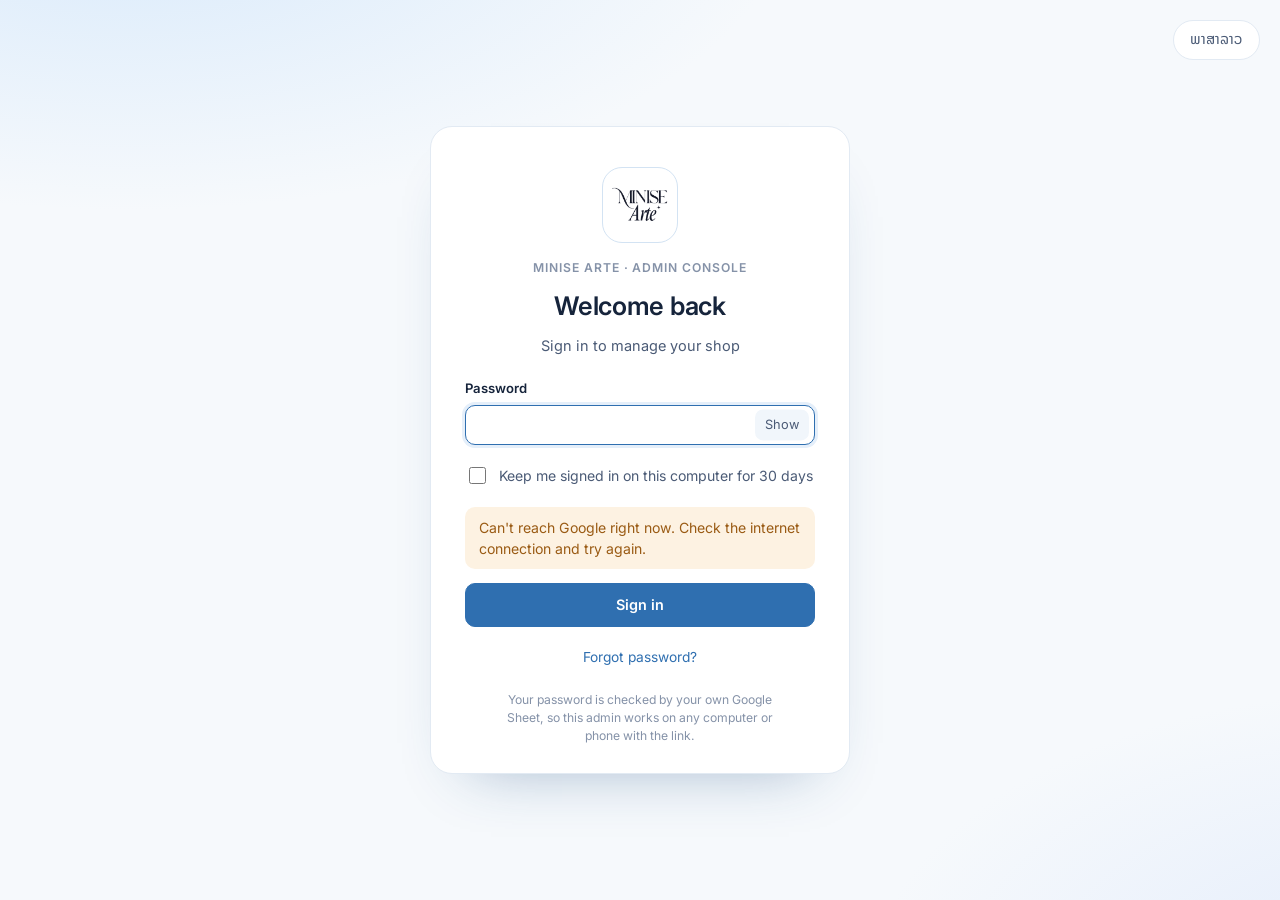
==== admin.html @ 7699a3ca "Add files via upload" ====
<!doctype html>
<html lang="en">
<head>
<meta charset="utf-8">
<meta name="viewport" content="width=device-width,initial-scale=1,viewport-fit=cover">
<meta name="robots" content="noindex, nofollow">
<title>Minise Admin</title>
<link rel="icon" href="images/logo.png">
<link rel="preconnect" href="https://fonts.googleapis.com">
<link rel="preconnect" href="https://fonts.gstatic.com" crossorigin>
<link rel="stylesheet" href="https://fonts.googleapis.com/css2?family=Inter:wght@400;500;600;700&family=Noto+Sans+Lao:wght@400;500;600;700&display=swap">
<link rel="stylesheet" href="css/admin.css">
</head>
<body class="locked">

<!-- sign in -->
<section class="login" id="login" aria-labelledby="loginTitle">
  <button type="button" class="login-lang" id="lgLang">ພາສາລາວ</button>
  <div class="login-card">
    <span class="mark big"><img src="images/logo.png" alt="Minise Arte" width="64" height="38"></span>
    <p class="login-kicker">Minise Arte · <span id="lgKicker">Admin console</span></p>
    <h1 id="loginTitle">Welcome back</h1>
    <p class="login-sub" id="loginSub">Sign in to manage Minise Arte</p>
    <form id="loginForm" novalidate>
      <div class="field">
        <label for="lgPass" id="lgPassLabel">Password</label>
        <div class="pw"><input type="password" id="lgPass" autocomplete="current-password"><button type="button" id="lgShow" class="pw-btn">Show</button></div>
      </div>
      <div class="field" id="lgConfirmWrap" hidden>
        <label for="lgConfirm" id="lgConfirmLabel">Type it again</label>
        <input type="password" id="lgConfirm" autocomplete="new-password">
      </div>
      <label class="check"><input type="checkbox" id="lgRemember"> <span id="lgRememberLabel">Keep me signed in on this computer for 30 days</span></label>
      <p class="alert warn" id="lgErr" role="alert" hidden></p>
      <button class="btn wide" type="submit" id="lgBtn">Sign in</button>
      <button class="linkbtn" type="button" id="lgForgot">Forgot password?</button>
      <div class="reset-box" id="lgReset" hidden>
        <p id="lgResetText"></p>
        <input type="text" id="lgResetInput" autocomplete="off" aria-labelledby="lgResetText">
        <button class="btn ghost wide" type="button" id="lgResetBtn">Reset password</button>
      </div>
    </form>
    <p class="login-note" id="loginNote"></p>
  </div>
</section>

<div class="shell">
  <aside class="side">
    <a class="brand" href="admin.html#dashboard">
      <span class="mark"><img src="images/logo.png" alt="" width="34" height="20"></span>
      <span class="brand-txt"><b>Minise Arte</b><small data-a="brand_sub">Admin console</small></span>
    </a>
    <nav class="side-nav" id="sideNav" aria-label="Admin"></nav>
    <div class="side-foot">
      <p class="side-status" id="folderStatus"></p>
      <button type="button" class="side-item" id="connectBtn"><span class="ic" data-icon="folder"></span><span id="connectLabel">Connect folder</span></button>
      <a class="side-item" href="index.html" target="_blank" rel="noopener"><span class="ic" data-icon="external"></span><span data-a="view_shop">View shop</span></a>
      <button type="button" class="side-item" id="adLang"><span class="ic" data-icon="globe"></span><span id="adLangLabel">ພາສາລາວ</span></button>
      <button type="button" class="side-item" id="logoutBtn"><span class="ic" data-icon="logout"></span><span data-a="logout">Log out</span></button>
    </div>
  </aside>

  <div class="content">
    <header class="top">
      <div class="top-l">
        <h1 id="pageTitle">Dashboard</h1>
        <p class="top-sub" id="pageSub"></p>
      </div>
      <div class="top-r">
        <div class="gsearch" role="search">
          <span class="ic" data-icon="search"></span>
          <input type="search" id="gq" autocomplete="off" aria-label="Search">
          <kbd>/</kbd>
          <div class="gres" id="gres" hidden></div>
        </div>
        <button class="btn" type="button" id="saveBtn">Save</button>
      </div>
    </header>
    <main class="main" id="adMain"></main>
  </div>
</div>

<div class="scrim" id="scrim" hidden></div>
<aside class="drawer" id="drawer" role="dialog" aria-modal="true" aria-label="Order" hidden></aside>
<dialog class="ad-dialog" id="dlg"></dialog>
<div class="toast" id="toast" role="status" aria-live="polite" hidden></div>
<div id="printArea" aria-hidden="true"></div>

<script src="js/i18n.js"></script>
<script src="js/products.js"></script>
<script src="js/settings.js"></script>
<script src="js/admin.js"></script>
</body>
</html>
---- css/admin.css ----
/* Minise Arte admin console.
   Layout: light baby-blue sidebar, cool white workspace, tables and cards with thin borders.
   One accent blue for actions; status colours are muted and carry meaning only. */
:root {
  --side-bg: #e8f2fc;
  --side-line: #d3e3f3;
  --side-ink: #1a2f4f;
  --side-mute: #5d7393;
  --bg: #f6f9fc;
  --card: #ffffff;
  --ink: #16243b;
  --ink-2: #4b5b76;
  --ink-3: #8592a8;
  --line: #e2eaf3;
  --line-2: #eef3f8;
  --soft: #f1f6fb;
  --accent: #2f6fb0;
  --accent-hover: #255d96;
  --accent-soft: #e5effa;
  --accent-ink: #1f4f82;
  --s-new: #2f6fb0;     --s-new-bg: #e5effa;
  --s-making: #5a4fb0;  --s-making-bg: #ecebfa;
  --s-ready: #12796f;   --s-ready-bg: #e0f3f0;
  --s-sent: #1f7fa8;    --s-sent-bg: #e1f2f9;
  --s-done: #4b5b76;    --s-done-bg: #eef1f5;
  --warn: #9a5b14;      --warn-bg: #fdf2e2;
  --ok: #1d6f52;        --ok-bg: #e2f3ec;
  --bad: #b03a3a;       --bad-bg: #fbe9e9;
  --radius: 14px;
  --shadow: 0 1px 2px rgba(22, 36, 59, 0.04), 0 8px 24px -18px rgba(22, 36, 59, 0.25);
  --f: "Inter", -apple-system, BlinkMacSystemFont, "SF Pro Text", "Segoe UI", Arial, "Noto Sans Lao", sans-serif;
  color-scheme: light;
}
*, *::before, *::after { box-sizing: border-box; }
html, body { height: 100%; }
body { margin: 0; background: var(--bg); color: var(--ink); font: 400 14.5px/1.5 var(--f); -webkit-font-smoothing: antialiased; }
html[lang="lo"] body { font-family: "Noto Sans Lao", var(--f); line-height: 1.65; }
img { max-width: 100%; display: block; }
a { color: inherit; }
button, input, select, textarea { font: inherit; color: inherit; }
button { cursor: pointer; }
:focus-visible { outline: 2px solid var(--accent); outline-offset: 2px; }
[hidden] { display: none !important; }
h1, h2, h3, h4 { margin: 0; font-weight: 600; letter-spacing: -0.012em; text-wrap: balance; }
p { margin: 0; }
.sr { position: absolute; width: 1px; height: 1px; overflow: hidden; clip: rect(0 0 0 0); white-space: nowrap; }
.num, .tn { font-variant-numeric: tabular-nums; }
.ic { display: inline-grid; place-items: center; width: 18px; height: 18px; flex: none; }
.ic svg { width: 18px; height: 18px; fill: none; stroke: currentColor; stroke-width: 1.6; stroke-linecap: round; stroke-linejoin: round; }

/* ---------- sign in ---------- */
body.locked .shell, body.locked .drawer, body.locked .scrim { display: none !important; }
body:not(.locked) .login { display: none; }
.login { min-height: 100%; display: grid; place-items: center; padding: 48px 16px; background: radial-gradient(1100px 500px at 10% -10%, #d9eafb 0, transparent 60%), radial-gradient(900px 500px at 110% 110%, #e3ecfb 0, transparent 60%), var(--bg); position: relative; }
.login-lang { position: absolute; top: 20px; right: 20px; border: 1px solid var(--line); background: var(--card); border-radius: 999px; padding: 8px 16px; min-height: 40px; font-family: "Noto Sans Lao", var(--f); color: var(--ink-2); }
.login-card { width: min(420px, 100%); background: var(--card); border: 1px solid var(--line); border-radius: 22px; padding: 40px 34px 28px; box-shadow: 0 30px 60px -40px rgba(31, 79, 130, 0.45); display: grid; gap: 10px; justify-items: center; text-align: center; }
.login-kicker { font-size: 0.76rem; letter-spacing: 0.08em; text-transform: uppercase; color: var(--ink-3); font-weight: 600; margin-top: 6px; }
html[lang="lo"] .login-kicker { letter-spacing: 0; text-transform: none; }
.login-card h1 { font-size: 1.6rem; }
.login-sub { color: var(--ink-2); }
.login-card form { width: 100%; display: grid; gap: 14px; text-align: left; margin-top: 12px; }
.pw { position: relative; }
.pw input { padding-right: 76px; }
.pw-btn { position: absolute; right: 6px; top: 50%; transform: translateY(-50%); border: 0; background: var(--soft); border-radius: 8px; padding: 6px 10px; font-size: 0.8rem; color: var(--ink-2); }
.check { display: flex; gap: 10px; align-items: center; font-size: 0.88rem; color: var(--ink-2); min-height: 34px; cursor: pointer; }
.check input { width: 17px; height: 17px; accent-color: var(--accent); flex: none; }
.linkbtn { background: none; border: 0; color: var(--accent); font-size: 0.86rem; justify-self: center; padding: 6px; min-height: 34px; }
.linkbtn:hover { text-decoration: underline; text-underline-offset: 3px; }
.reset-box { display: grid; gap: 10px; background: var(--soft); border-radius: 12px; padding: 14px; font-size: 0.86rem; color: var(--ink-2); }
.login-note { font-size: 0.76rem; color: var(--ink-3); max-width: 36ch; margin-top: 6px; }
.mark.big { width: 76px; height: 76px; border-radius: 20px; }
.mark.big img { width: 58px; }

/* ---------- shell ---------- */
.shell { display: grid; grid-template-columns: 264px minmax(0, 1fr); min-height: 100%; }
.side { position: sticky; top: 0; height: 100vh; overflow-y: auto; background: var(--side-bg); border-right: 1px solid var(--side-line); color: var(--side-ink); padding: 22px 14px 16px; display: flex; flex-direction: column; gap: 18px; }
.brand { display: flex; align-items: center; gap: 12px; text-decoration: none; padding: 2px 8px 6px; }
.mark { width: 42px; height: 42px; border-radius: 12px; background: #fff; display: grid; place-items: center; flex: none; border: 1px solid var(--side-line); }
.mark img { width: 32px; height: auto; }
.brand-txt { display: grid; line-height: 1.25; }
.brand-txt b { font-size: 1rem; font-weight: 650; }
.brand-txt small { color: var(--side-mute); font-size: 0.8rem; }
.side-nav { display: grid; gap: 2px; }
.side-h { margin: 16px 0 4px; padding: 0 12px; font-size: 0.7rem; letter-spacing: 0.1em; text-transform: uppercase; color: var(--side-mute); font-weight: 650; }
html[lang="lo"] .side-h { letter-spacing: 0.01em; text-transform: none; font-size: 0.78rem; }
.side-item { position: relative; display: flex; align-items: center; gap: 12px; width: 100%; min-height: 40px; padding: 8px 12px; border: 0; border-radius: 10px; background: transparent; color: var(--side-ink); text-decoration: none; font-size: 0.92rem; font-weight: 500; text-align: left; }
.side-item .ic { color: var(--side-mute); }
.side-item:hover { background: rgba(255, 255, 255, 0.65); }
.side-item.on { background: #fff; color: var(--accent-ink); font-weight: 600; box-shadow: 0 1px 2px rgba(22, 36, 59, 0.06); }
.side-item.on::before { content: ""; position: absolute; left: -14px; top: 9px; bottom: 9px; width: 3px; border-radius: 0 3px 3px 0; background: var(--accent); }
.side-item.on .ic { color: var(--accent); }
.side-item > span:not(.ic):not(.badge-n) { flex: 1; min-width: 0; }
.badge-n { font-size: 0.72rem; min-width: 20px; height: 20px; padding: 0 6px; border-radius: 999px; background: var(--accent); color: #fff; display: inline-grid; place-items: center; font-weight: 650; font-variant-numeric: tabular-nums; }
.side-foot { margin-top: auto; padding-top: 12px; border-top: 1px solid var(--side-line); display: grid; gap: 2px; }
.side-status { font-size: 0.76rem; color: var(--side-mute); padding: 4px 12px 8px; display: flex; gap: 8px; align-items: flex-start; overflow-wrap: anywhere; }
.side-status::before { content: ""; width: 7px; height: 7px; border-radius: 50%; background: #d9963d; flex: none; margin-top: 6px; }
.side-status.ok::before { background: #2e9b6c; }
.side-status.err::before { background: #c4505f; }

.content { min-width: 0; display: flex; flex-direction: column; }
.top { position: sticky; top: 0; z-index: 15; background: color-mix(in srgb, var(--bg) 90%, transparent); backdrop-filter: blur(10px); -webkit-backdrop-filter: blur(10px); display: flex; justify-content: space-between; align-items: center; gap: 16px; padding: 18px 32px; border-bottom: 1px solid var(--line); }
.top-l { min-width: 0; }
.top h1 { font-size: 1.35rem; }
.top-sub { color: var(--ink-3); font-size: 0.86rem; margin-top: 2px; }
.top-r { display: flex; align-items: center; gap: 12px; }
.gsearch { position: relative; display: flex; align-items: center; gap: 8px; width: 320px; max-width: 42vw; min-height: 40px; padding: 0 10px 0 12px; border: 1px solid var(--line); border-radius: 10px; background: var(--card); color: var(--ink-3); }
.gsearch input[type="search"] { border: 0; border-radius: 0; width: auto; outline: 0; background: transparent; min-height: 38px; padding: 0; flex: 1; min-width: 0; color: var(--ink); box-shadow: none; }
.gsearch input[type="search"]:focus { box-shadow: none; }
.gsearch:focus-within { border-color: var(--accent); box-shadow: 0 0 0 3px var(--accent-soft); }
.gsearch kbd { font: 600 0.72rem var(--f); border: 1px solid var(--line); border-radius: 6px; padding: 1px 6px; color: var(--ink-3); background: var(--soft); }
.gres { position: absolute; top: calc(100% + 6px); left: 0; right: 0; background: var(--card); border: 1px solid var(--line); border-radius: 12px; box-shadow: 0 20px 40px -20px rgba(22, 36, 59, 0.35); padding: 6px; display: grid; gap: 2px; max-height: 420px; overflow-y: auto; z-index: 30; }
.gres .gh { font-size: 0.7rem; letter-spacing: 0.08em; text-transform: uppercase; color: var(--ink-3); padding: 8px 10px 4px; font-weight: 650; }
.gres button { display: flex; align-items: center; gap: 10px; text-align: left; width: 100%; border: 0; background: none; padding: 8px 10px; border-radius: 8px; color: var(--ink); }
.gres button:hover, .gres button.sel { background: var(--soft); }
.gres button span { min-width: 0; overflow: hidden; text-overflow: ellipsis; white-space: nowrap; }
.gres button small { color: var(--ink-3); margin-left: auto; white-space: nowrap; }
.gres img { width: 28px; height: 34px; object-fit: cover; border-radius: 6px; }
.gres .none { padding: 12px 10px; color: var(--ink-3); font-size: 0.88rem; }
.main { padding: 24px 32px 80px; display: grid; gap: 20px; align-content: start; }
.page-intro { color: var(--ink-2); max-width: 80ch; }

/* ---------- buttons, fields, alerts ---------- */
.btn { display: inline-flex; align-items: center; justify-content: center; gap: 8px; min-height: 40px; padding: 8px 16px; border-radius: 10px; border: 1px solid var(--accent); background: var(--accent); color: #fff; font-weight: 600; font-size: 0.9rem; text-decoration: none; white-space: nowrap; }
.btn:hover { background: var(--accent-hover); border-color: var(--accent-hover); }
.btn.wide { width: 100%; min-height: 44px; }
.btn.sm { min-height: 34px; padding: 5px 12px; font-size: 0.85rem; }
.btn[disabled] { background: var(--soft); color: var(--ink-3); border-color: var(--line); cursor: default; }
.btn.ghost { background: var(--card); color: var(--ink); border-color: var(--line); }
.btn.ghost:hover { background: var(--soft); }
.btn.danger { background: var(--card); color: var(--bad); border-color: #f0caca; }
.btn.danger:hover { background: var(--bad-bg); }
.btn .ic, .btn .ic svg { width: 16px; height: 16px; }
.icon-btn { display: inline-grid; place-items: center; width: 36px; height: 36px; border-radius: 10px; border: 1px solid var(--line); background: var(--card); color: var(--ink-2); }
.icon-btn:hover { background: var(--soft); }
.field { display: grid; gap: 6px; min-width: 0; }
.field label, .field .lbl { font-size: 0.82rem; font-weight: 600; color: var(--ink); }
.hint { font-size: 0.8rem; color: var(--ink-3); }
input[type="text"], input[type="search"], input[type="tel"], input[type="date"], input[type="password"], select, textarea { width: 100%; min-height: 40px; padding: 8px 12px; border: 1px solid var(--line); border-radius: 10px; background: var(--card); color: var(--ink); }
textarea { min-height: 86px; resize: vertical; line-height: 1.5; }
input:focus, select:focus, textarea:focus { outline: 0; border-color: var(--accent); box-shadow: 0 0 0 3px var(--accent-soft); }
.alert { padding: 10px 14px; border-radius: 10px; font-size: 0.88rem; }
.alert.warn { background: var(--warn-bg); color: var(--warn); }
.alert.ok { background: var(--ok-bg); color: var(--ok); }
.alert.info { background: var(--accent-soft); color: var(--accent-ink); }

/* ---------- pills ---------- */
.pill { display: inline-flex; align-items: center; gap: 6px; font-size: 0.76rem; font-weight: 600; padding: 3px 9px; border-radius: 999px; white-space: nowrap; background: var(--soft); color: var(--ink-2); }
.pill::before { content: ""; width: 6px; height: 6px; border-radius: 50%; background: currentColor; opacity: 0.85; }
.pill.st-new { background: var(--s-new-bg); color: var(--s-new); }
.pill.st-making { background: var(--s-making-bg); color: var(--s-making); }
.pill.st-ready { background: var(--s-ready-bg); color: var(--s-ready); }
.pill.st-sent { background: var(--s-sent-bg); color: var(--s-sent); }
.pill.st-done { background: var(--s-done-bg); color: var(--s-done); }
.pill.pay-unpaid { background: var(--warn-bg); color: var(--warn); }
.pill.pay-paid { background: var(--s-making-bg); color: var(--s-making); }
.pill.pay-checked { background: var(--ok-bg); color: var(--ok); }
.pill.due-over { background: var(--bad-bg); color: var(--bad); }
.pill.due-today { background: var(--warn-bg); color: var(--warn); }
.pill.due-soon { background: var(--accent-soft); color: var(--accent-ink); }
.pill.muted { background: transparent; border: 1px solid var(--line); color: var(--ink-3); }
.pill.muted::before { display: none; }

/* ---------- segmented tabs ---------- */
.seg { display: inline-flex; flex-wrap: wrap; gap: 2px; padding: 3px; border: 1px solid var(--line); border-radius: 12px; background: var(--card); }
.seg button { border: 0; background: transparent; padding: 7px 12px; border-radius: 9px; font-weight: 500; color: var(--ink-2); min-height: 34px; white-space: nowrap; font-size: 0.88rem; display: inline-flex; align-items: center; gap: 6px; }
.seg button:hover { color: var(--ink); background: var(--soft); }
.seg button.on { background: var(--accent-soft); color: var(--accent-ink); font-weight: 600; }
.seg .n { font-size: 0.72rem; min-width: 20px; height: 18px; padding: 0 5px; border-radius: 999px; background: var(--soft); color: var(--ink-3); display: inline-grid; place-items: center; font-variant-numeric: tabular-nums; }
.seg button.on .n { background: #fff; color: var(--accent-ink); }
.seg.small button { padding: 5px 10px; min-height: 30px; font-size: 0.82rem; }

/* ---------- cards and KPIs ---------- */
.kpis { display: grid; grid-template-columns: repeat(4, minmax(0, 1fr)); gap: 16px; }
.kpi { background: var(--card); border: 1px solid var(--line); border-radius: var(--radius); padding: 16px 18px; display: grid; gap: 6px; box-shadow: var(--shadow); }
.kpi .l { display: flex; align-items: center; gap: 8px; font-size: 0.84rem; color: var(--ink-2); font-weight: 500; }
.kpi .l .ic { width: 28px; height: 28px; border-radius: 8px; background: var(--accent-soft); color: var(--accent); }
.kpi .l .ic svg { width: 16px; height: 16px; }
.kpi b { font-size: clamp(1.25rem, 0.6rem + 1.1vw, 1.65rem); font-weight: 650; letter-spacing: -0.02em; font-variant-numeric: tabular-nums; line-height: 1.2; white-space: nowrap; overflow: hidden; text-overflow: ellipsis; }
.kpi .c { font-size: 0.78rem; color: var(--ink-3); }
.cards { display: grid; gap: 16px; }
.cards.two { grid-template-columns: minmax(0, 1.55fr) minmax(0, 1fr); }
.cards.even { grid-template-columns: repeat(2, minmax(0, 1fr)); }
.card { background: var(--card); border: 1px solid var(--line); border-radius: var(--radius); padding: 18px 20px; display: grid; gap: 14px; align-content: start; min-width: 0; box-shadow: var(--shadow); }
.card.flush { padding: 0; gap: 0; overflow: hidden; }
.card.flush .card-head { padding: 16px 20px 12px; }
.card.flush .tbl th { position: static; }
.card-head { display: flex; flex-wrap: wrap; align-items: center; justify-content: space-between; gap: 8px 12px; }
.card-head h2 { font-size: 1rem; }
.card-head .hint { margin-left: auto; }
.card-head .link { font-size: 0.85rem; }
.empty { color: var(--ink-3); font-size: 0.9rem; }
.dash-bar { display: flex; flex-wrap: wrap; align-items: center; gap: 12px; }
.dates { display: flex; align-items: center; gap: 8px; color: var(--ink-3); }
.dates input { width: 160px; }
.bars { display: flex; align-items: flex-end; gap: 5px; height: 190px; padding-top: 8px; overflow-x: auto; border-bottom: 1px solid var(--line); }
.bar { flex: 1 0 16px; display: grid; grid-template-rows: 1fr auto; gap: 6px; height: 100%; min-width: 16px; }
.bar .col { display: flex; align-items: flex-end; }
.bar i { display: block; width: 100%; background: #7fb1e3; border-radius: 4px 4px 0 0; min-height: 2px; }
.bar:hover i { background: var(--accent); }
.bar.zero i { background: var(--line-2); }
.bar span { font-size: 0.7rem; color: var(--ink-3); text-align: center; font-variant-numeric: tabular-nums; white-space: nowrap; padding-bottom: 4px; }
.bars.dense .bar:not(:nth-child(3n+1)) span { visibility: hidden; }
.rows { display: grid; }
.rows .r { display: flex; justify-content: space-between; align-items: center; gap: 12px; padding: 11px 4px; border-top: 1px solid var(--line-2); font-size: 0.9rem; }
.rows .r:first-child { border-top: 0; }
.rows .r b { font-weight: 600; font-variant-numeric: tabular-nums; min-width: 28px; text-align: center; padding: 1px 8px; border-radius: 999px; background: var(--soft); color: var(--ink-2); }
.rows .r b.alert { background: var(--accent); color: #fff; }
.rows button.r { width: 100%; background: none; border-left: 0; border-right: 0; border-bottom: 0; text-align: left; border-radius: 8px; color: var(--ink); }
.rows button.r:hover { background: var(--soft); }
.meter { height: 6px; border-radius: 999px; background: var(--line-2); overflow: hidden; margin-top: 6px; }
.meter i { display: block; height: 100%; background: #7fb1e3; border-radius: 999px; }
.mrow { display: grid; gap: 2px; padding: 9px 0; border-top: 1px solid var(--line-2); }
.mrow:first-child { border-top: 0; }
.mrow .top-line { display: flex; justify-content: space-between; gap: 10px; font-size: 0.9rem; }
.mrow .top-line b { font-variant-numeric: tabular-nums; font-weight: 600; }
.rank { display: grid; grid-template-columns: 22px minmax(0, 1fr) auto auto; gap: 10px; align-items: baseline; padding: 9px 0; border-top: 1px solid var(--line-2); font-size: 0.9rem; }
.rank:first-child { border-top: 0; }
.rank .n { color: var(--ink-3); font-variant-numeric: tabular-nums; }
.rank .nm { overflow-wrap: anywhere; }
.rank .q { color: var(--ink-3); font-variant-numeric: tabular-nums; white-space: nowrap; }
.rank b { font-weight: 600; font-variant-numeric: tabular-nums; white-space: nowrap; }
.tiles { display: grid; grid-template-columns: repeat(auto-fit, minmax(150px, 1fr)); gap: 12px; }
.tile { display: grid; gap: 2px; text-align: left; background: var(--card); border: 1px solid var(--line); border-radius: 12px; padding: 12px 14px; box-shadow: var(--shadow); }
button.tile:hover { border-color: #c5d8ec; }
button.tile.on { border-color: var(--accent); box-shadow: 0 0 0 3px var(--accent-soft); }
.tile span { font-size: 0.8rem; color: var(--ink-3); }
.tile b { font-size: 1.3rem; font-weight: 650; font-variant-numeric: tabular-nums; }

/* ---------- toolbars and tables ---------- */
.toolbar { display: flex; flex-wrap: wrap; gap: 8px; align-items: center; }
.toolbar input[type="search"] { flex: 1 1 240px; width: auto; }
.toolbar select { width: auto; flex: 0 1 190px; }
.toolbar .grow { flex: 1; }
.count { color: var(--ink-3); font-size: 0.84rem; font-variant-numeric: tabular-nums; }
.table-wrap { background: var(--card); border: 1px solid var(--line); border-radius: var(--radius); overflow-x: auto; box-shadow: var(--shadow); }
.tbl { width: 100%; border-collapse: collapse; font-size: 0.9rem; }
.tbl th { background: #f8fbfe; text-align: left; font-size: 0.72rem; letter-spacing: 0.06em; text-transform: uppercase; color: var(--ink-3); font-weight: 650; padding: 10px 14px; border-bottom: 1px solid var(--line); white-space: nowrap; }
html[lang="lo"] .tbl th { letter-spacing: 0; text-transform: none; font-size: 0.8rem; }
.tbl td { padding: 11px 14px; border-bottom: 1px solid var(--line-2); vertical-align: middle; }
.tbl tr:last-child td { border-bottom: 0; }
.tbl tbody tr.click { cursor: pointer; }
.tbl tbody tr.click:hover td { background: #f7fafd; }
.tbl tbody tr.sel td { background: #f0f6fd; }
.tbl .num { text-align: right; white-space: nowrap; }
.tbl td small { display: block; color: var(--ink-3); font-size: 0.8rem; }
.tbl td b { font-weight: 600; }
.tbl .cb { width: 36px; padding-right: 0; }
.tbl .cb input { width: 16px; height: 16px; accent-color: var(--accent); }
.tbl .thumb { width: 40px; height: 50px; object-fit: cover; border-radius: 8px; background: var(--soft); }
.tbl .prod { display: flex; align-items: center; gap: 12px; min-width: 220px; }
.tbl .prod > div { min-width: 0; }
.tbl .actions { white-space: nowrap; text-align: right; }
.tbl .actions > * + * { margin-left: 6px; }
.oid { font-weight: 600; font-variant-numeric: tabular-nums; color: var(--accent-ink); white-space: nowrap; }
.ask { color: var(--ink-3); font-style: italic; }
.bulk { position: sticky; top: 78px; z-index: 5; display: flex; flex-wrap: wrap; align-items: center; gap: 8px; background: var(--ink); color: #fff; padding: 8px 10px 8px 16px; border-radius: 12px; box-shadow: 0 14px 30px -18px rgba(22, 36, 59, 0.6); }
.bulk b { margin-right: 6px; font-weight: 600; }
.bulk .btn { background: rgba(255, 255, 255, 0.12); border-color: transparent; color: #fff; }
.bulk .btn:hover { background: rgba(255, 255, 255, 0.22); }
.bulk .grow { flex: 1; }
.empty-state { padding: 40px 20px; color: var(--ink-3); display: grid; gap: 10px; justify-items: center; text-align: center; }
.empty-state > .ic { width: 40px; height: 40px; border-radius: 12px; background: var(--accent-soft); color: var(--accent); }
.paste { display: grid; gap: 10px; background: var(--card); border: 1px dashed #b8cfe6; padding: 16px 18px; border-radius: var(--radius); }
.paste textarea { min-height: 110px; font-size: 0.86rem; }

/* switches (stock) */
.sw { display: inline-flex; align-items: center; gap: 8px; cursor: pointer; font-size: 0.84rem; color: var(--ink-2); min-height: 34px; white-space: nowrap; }
.sw input { position: absolute; opacity: 0; pointer-events: none; }
.sw span { width: 36px; height: 20px; border-radius: 999px; background: #cfd9e4; position: relative; transition: background 0.15s; flex: none; }
.sw span::after { content: ""; position: absolute; left: 2px; top: 2px; width: 16px; height: 16px; border-radius: 50%; background: #fff; box-shadow: 0 1px 2px rgba(0, 0, 0, 0.2); transition: transform 0.15s; }
.sw input:checked + span { background: var(--accent); }
.sw input:checked + span::after { transform: translateX(16px); }
.sw input:focus-visible + span { outline: 2px solid var(--accent); outline-offset: 2px; }

/* ---------- drawer (order details) ---------- */
.scrim { position: fixed; inset: 0; background: rgba(22, 36, 59, 0.28); z-index: 40; }
.drawer { position: fixed; top: 0; right: 0; bottom: 0; width: min(620px, 100%); background: var(--bg); z-index: 41; display: grid; grid-template-rows: auto minmax(0, 1fr); box-shadow: -24px 0 60px -30px rgba(22, 36, 59, 0.45); }
.dr-head { background: var(--card); border-bottom: 1px solid var(--line); padding: 16px 20px; display: grid; gap: 12px; }
.dr-top { display: flex; align-items: flex-start; justify-content: space-between; gap: 12px; }
.dr-top h2 { font-size: 1.2rem; font-variant-numeric: tabular-nums; }
.dr-top p { color: var(--ink-3); font-size: 0.84rem; }
.dr-pills { display: flex; flex-wrap: wrap; gap: 6px; }
.dr-actions { display: flex; flex-wrap: wrap; gap: 8px; align-items: center; }
.dr-body { overflow-y: auto; padding: 16px 20px 40px; display: grid; gap: 14px; align-content: start; }
.dr-sec { background: var(--card); border: 1px solid var(--line); border-radius: 12px; padding: 14px 16px; display: grid; gap: 10px; }
.dr-sec h3 { font-size: 0.72rem; letter-spacing: 0.08em; text-transform: uppercase; color: var(--ink-3); font-weight: 650; }
html[lang="lo"] .dr-sec h3 { letter-spacing: 0; text-transform: none; font-size: 0.82rem; }
.kv { display: grid; grid-template-columns: 130px minmax(0, 1fr); gap: 6px 14px; font-size: 0.9rem; margin: 0; }
.kv dt { color: var(--ink-3); }
.kv dd { margin: 0; overflow-wrap: anywhere; }
.cust-line { display: flex; flex-wrap: wrap; align-items: center; gap: 8px 12px; }
.cust-line b { font-size: 1.02rem; }
.stepper { list-style: none; margin: 0; padding: 4px 0 0; display: grid; grid-template-columns: repeat(5, minmax(0, 1fr)); }
.stepper li { position: relative; display: grid; justify-items: center; gap: 6px; text-align: center; font-size: 0.74rem; color: var(--ink-3); }
.stepper li::before { content: ""; position: absolute; top: 9px; left: -50%; width: 100%; height: 2px; background: var(--line); }
.stepper li:first-child::before { display: none; }
.stepper li span { width: 20px; height: 20px; border-radius: 50%; background: var(--card); border: 2px solid var(--line); z-index: 1; display: grid; place-items: center; font-size: 0.62rem; color: #fff; font-weight: 700; }
.stepper li.done { color: var(--ink-2); }
.stepper li.done::before, .stepper li.now::before { background: var(--accent); }
.stepper li.done span { background: var(--accent); border-color: var(--accent); }
.stepper li.done span::after { content: "✓"; }
.stepper li.now { color: var(--accent-ink); font-weight: 650; }
.stepper li.now span { border-color: var(--accent); box-shadow: 0 0 0 4px var(--accent-soft); }
.stepper li.now span::after { content: ""; width: 8px; height: 8px; border-radius: 50%; background: var(--accent); }
.oitems { display: grid; }
.oitem { display: grid; grid-template-columns: 44px minmax(0, 1fr) auto auto; gap: 12px; align-items: center; padding: 8px 0; border-top: 1px solid var(--line-2); }
.oitem:first-child { border-top: 0; }
.oitem img, .oitem .noimg { width: 44px; height: 54px; border-radius: 8px; object-fit: cover; background: var(--soft); }
.oitem .nm { display: grid; min-width: 0; }
.oitem .nm b { font-weight: 600; overflow-wrap: anywhere; }
.oitem .nm small { color: var(--ink-2); font-size: 0.82rem; overflow-wrap: anywhere; }
.oitem .q { color: var(--ink-3); font-variant-numeric: tabular-nums; white-space: nowrap; }
.oitem .pz { font-variant-numeric: tabular-nums; font-weight: 600; white-space: nowrap; text-align: right; }
.sum { display: grid; gap: 6px; border-top: 1px solid var(--line); padding-top: 10px; font-size: 0.9rem; }
.sum div { display: flex; justify-content: space-between; gap: 12px; }
.sum div span:last-child { font-variant-numeric: tabular-nums; }
.sum .total { font-size: 1.05rem; font-weight: 650; padding-top: 4px; }
.track-ask { display: grid; gap: 8px; background: var(--accent-soft); border-radius: 12px; padding: 12px; }
.track-ask .row { display: flex; flex-wrap: wrap; gap: 8px; }
.track-ask input { flex: 1 1 200px; width: auto; }
.hist { list-style: none; margin: 0; padding: 0 0 0 14px; border-left: 2px solid var(--line); display: grid; gap: 8px; font-size: 0.86rem; color: var(--ink-2); }
.hist time { display: block; color: var(--ink-3); font-size: 0.76rem; font-variant-numeric: tabular-nums; }
.note-box { background: #fbfcf2; border: 1px solid #ece9c9; border-radius: 10px; padding: 10px 12px; font-size: 0.9rem; color: #5b5626; white-space: pre-line; }
.more { position: relative; }
.more-menu { position: absolute; right: 0; top: calc(100% + 4px); background: var(--card); border: 1px solid var(--line); border-radius: 10px; box-shadow: 0 18px 36px -18px rgba(22, 36, 59, 0.4); padding: 4px; display: grid; min-width: 200px; z-index: 5; }
.more-menu button { text-align: left; border: 0; background: none; padding: 8px 10px; border-radius: 8px; display: flex; gap: 8px; align-items: center; color: var(--ink); }
.more-menu button:hover { background: var(--soft); }
.more-menu button.danger { color: var(--bad); }

/* ---------- settings ---------- */
.set-grid { display: grid; gap: 16px; max-width: 920px; }
.fs { border: 0; padding: 0; margin: 0; display: grid; gap: 12px; min-width: 0; }
.grid2 { display: grid; grid-template-columns: repeat(2, minmax(0, 1fr)); gap: 12px; }
.grid3 { display: grid; grid-template-columns: repeat(3, minmax(0, 1fr)); gap: 12px; }
.qr-prev { width: 140px; border-radius: 10px; background: #fff; border: 1px solid var(--line); }
.chiprow { display: flex; flex-wrap: wrap; gap: 6px; align-items: center; }
.code { font: 600 0.78rem ui-monospace, SFMono-Regular, Menlo, monospace; background: var(--soft); border: 1px solid var(--line); border-radius: 6px; padding: 2px 6px; color: var(--ink-2); }
.code.url { display: inline-block; max-width: 100%; overflow-wrap: anywhere; font-weight: 500; }
.steps-list { margin: 0; padding-left: 1.3em; display: grid; gap: 8px; color: var(--ink-2); line-height: 1.55; }
.steps-list li::marker { color: var(--accent); font-weight: 700; }
.on-form { display: grid; gap: 8px; margin-top: 4px; }
.on-form .row { display: flex; gap: 8px; flex-wrap: wrap; }
.on-form .row input { flex: 1 1 280px; width: auto; }
.slip-img { display: block; max-width: 100%; max-height: 520px; border: 1px solid var(--line); border-radius: 10px; }
.tpl { display: grid; gap: 10px; padding-top: 16px; border-top: 1px solid var(--line-2); }
.tpl.first { border-top: 0; padding-top: 0; }
.tpl-head { display: flex; justify-content: space-between; align-items: center; gap: 10px; }

/* ---------- dialog ---------- */
.ad-dialog { width: min(820px, calc(100% - 24px)); max-height: calc(100% - 32px); border: 0; padding: 0; background: var(--card); color: var(--ink); box-shadow: 0 30px 80px -30px rgba(22, 36, 59, 0.45); border-radius: 18px; }
.ad-dialog::backdrop { background: rgba(22, 36, 59, 0.35); }
.dlg-head { position: sticky; top: 0; background: var(--card); z-index: 2; display: flex; justify-content: space-between; align-items: center; gap: 12px; padding: 16px 22px; border-bottom: 1px solid var(--line); }
.dlg-head h2 { font-size: 1.1rem; }
.dlg-body { padding: 20px 22px; display: grid; gap: 22px; }
.legend { font-size: 0.72rem; letter-spacing: 0.08em; text-transform: uppercase; color: var(--ink-3); font-weight: 650; }
html[lang="lo"] .legend { letter-spacing: 0; text-transform: none; font-size: 0.82rem; }
.dlg-foot { position: sticky; bottom: 0; background: var(--card); display: flex; flex-wrap: wrap; justify-content: space-between; gap: 10px; padding: 12px 22px; border-top: 1px solid var(--line); }
.dlg-foot .grp { display: flex; flex-wrap: wrap; gap: 8px; }
.checks { display: flex; flex-wrap: wrap; gap: 2px 18px; }
.checks label { display: flex; align-items: center; gap: 8px; min-height: 32px; font-size: 0.9rem; cursor: pointer; }
.checks input { width: 16px; height: 16px; accent-color: var(--accent); }
.optrow { display: grid; grid-template-columns: minmax(0, 1fr) minmax(0, 1fr) 150px 36px; gap: 8px; align-items: center; }
.itemrow { display: grid; grid-template-columns: minmax(0, 1.6fr) 64px minmax(0, 1.2fr) 130px 36px; gap: 8px; align-items: center; }
.photos { display: grid; grid-template-columns: repeat(auto-fill, minmax(104px, 1fr)); gap: 10px; }
.ph { display: grid; gap: 6px; }
.ph img { width: 100%; aspect-ratio: 4 / 5; object-fit: cover; background: var(--soft); border-radius: 10px; }
.ph .tools { display: flex; gap: 4px; }
.ph .tools button { flex: 1; min-height: 28px; border: 1px solid var(--line); background: var(--card); border-radius: 8px; font-size: 0.78rem; }
.ph.cover img { outline: 2px solid var(--accent); outline-offset: 2px; }
.links { display: flex; flex-wrap: wrap; gap: 6px 12px; font-size: 0.84rem; }
.link { color: var(--accent); text-decoration: none; font-weight: 500; background: none; border: 0; padding: 0; }
.link:hover { text-decoration: underline; text-underline-offset: 3px; }
.toast { position: fixed; left: 50%; bottom: calc(22px + env(safe-area-inset-bottom, 0px)); transform: translateX(-50%); background: var(--ink); color: #fff; padding: 10px 18px; border-radius: 10px; z-index: 60; font-size: 0.88rem; max-width: calc(100% - 32px); text-align: center; box-shadow: 0 14px 30px -14px rgba(22, 36, 59, 0.6); }

/* ---------- print (invoice, packing slip) ---------- */
#printArea { display: none; }
@media print {
  @page { margin: 14mm; }
  body { background: #fff; }
  .shell, .login, .drawer, .scrim, .ad-dialog, .toast { display: none !important; }
  #printArea { display: block; color: #111; font: 11pt/1.45 var(--f); }
}
.doc { max-width: 760px; margin: 0 auto; display: grid; gap: 18px; }
.doc-head { display: flex; justify-content: space-between; align-items: flex-start; gap: 20px; border-bottom: 2px solid #111; padding-bottom: 12px; }
.doc-head img { height: 54px; width: auto; }
.doc-head .shop { text-align: right; font-size: 9.5pt; color: #444; }
.doc h1 { font-size: 18pt; letter-spacing: 0.02em; }
.doc .meta { display: grid; grid-template-columns: repeat(2, 1fr); gap: 14px; font-size: 10pt; }
.doc .meta h4 { font-size: 8.5pt; letter-spacing: 0.08em; text-transform: uppercase; color: #666; margin-bottom: 4px; }
.doc table { width: 100%; border-collapse: collapse; font-size: 10pt; }
.doc th { text-align: left; border-bottom: 1px solid #111; padding: 6px 4px; font-size: 8.5pt; letter-spacing: 0.06em; text-transform: uppercase; }
.doc td { border-bottom: 1px solid #ddd; padding: 8px 4px; vertical-align: top; }
.doc td.r, .doc th.r { text-align: right; }
.doc .tick { width: 14px; height: 14px; border: 1.5px solid #111; border-radius: 3px; display: inline-block; }
.doc .totals { margin-left: auto; width: 280px; display: grid; gap: 4px; font-size: 10.5pt; }
.doc .totals div { display: flex; justify-content: space-between; }
.doc .totals .grand { border-top: 2px solid #111; padding-top: 6px; font-weight: 700; font-size: 12pt; }
.doc .pay { display: flex; gap: 16px; align-items: center; border: 1px solid #ccc; border-radius: 8px; padding: 10px; font-size: 9.5pt; }
.doc .pay img { width: 110px; }
.doc .foot { text-align: center; font-size: 9pt; color: #555; border-top: 1px solid #ddd; padding-top: 10px; }
.doc .noteline { border: 1px solid #ccc; border-radius: 6px; padding: 8px 10px; font-size: 10pt; white-space: pre-line; }

/* ---------- narrower screens ---------- */
@media (max-width: 1200px) {
  .kpis { grid-template-columns: repeat(2, minmax(0, 1fr)); }
  .cards.two, .cards.even { grid-template-columns: 1fr; }
}
@media (max-width: 960px) {
  .shell { grid-template-columns: 1fr; }
  .side { position: static; height: auto; border-right: 0; border-bottom: 1px solid var(--side-line); padding: 12px; gap: 10px; }
  .side-nav { display: flex; flex-wrap: wrap; gap: 4px; }
  .side-nav .side-item { width: auto; flex: none; white-space: nowrap; }
  .side-item.on::before { display: none; }
  .side-h { display: none; }
  .side-foot { display: flex; flex-wrap: wrap; border-top: 0; padding-top: 0; }
  .side-foot .side-item { width: auto; }
  .side-status { width: 100%; }
  .top { padding: 14px 16px; flex-wrap: wrap; position: static; }
  .top-r { width: 100%; }
  .gsearch { flex: 1; width: auto; max-width: none; }
  .main { padding: 18px 16px 60px; }
  .bulk { top: 8px; }
}
@media (max-width: 600px) {
  .kpis { grid-template-columns: 1fr; }
  .grid2, .grid3 { grid-template-columns: 1fr; }
  .optrow, .itemrow { grid-template-columns: 1fr 1fr; }
  .dates, .dates input { width: 100%; }
  .kv { grid-template-columns: 1fr; gap: 2px; }
  .kv dd { margin-bottom: 6px; }
  .login-card { padding: 32px 20px 22px; }
  .side-nav .side-item { padding: 7px 10px; font-size: 0.86rem; }
  .gsearch kbd { display: none; }
}
/* ---------- motion ---------- */
@keyframes adIn { from { opacity: 0; transform: translateY(10px); } to { opacity: 1; transform: none; } }
@keyframes adFade { from { opacity: 0; } to { opacity: 1; } }
@keyframes adDrawer { from { opacity: 0.6; transform: translateX(40px); } to { opacity: 1; transform: none; } }
@keyframes adPop { from { opacity: 0; transform: translateY(14px) scale(0.98); } to { opacity: 1; transform: none; } }
@keyframes adToast { from { opacity: 0; transform: translate(-50%, 12px); } to { opacity: 1; transform: translate(-50%, 0); } }
#adMain.page-in > * { animation: adIn 0.45s cubic-bezier(.2, .7, .2, 1) both; }
#adMain.page-in > :nth-child(2) { animation-delay: 0.05s; }
#adMain.page-in > :nth-child(3) { animation-delay: 0.1s; }
#adMain.page-in > :nth-child(n+4) { animation-delay: 0.14s; }
.scrim:not([hidden]) { animation: adFade 0.25s ease both; }
.drawer:not([hidden]) { animation: adDrawer 0.35s cubic-bezier(.2, .8, .2, 1) both; }
.ad-dialog[open] { animation: adPop 0.3s cubic-bezier(.2, .8, .2, 1) both; }
.ad-dialog[open]::backdrop { animation: adFade 0.25s ease both; }
.toast:not([hidden]) { animation: adToast 0.35s cubic-bezier(.2, .8, .2, 1) both; }
.login-card { animation: adPop 0.5s cubic-bezier(.2, .8, .2, 1) both; }
.btn { transition: background 0.15s ease, border-color 0.15s ease, transform 0.12s ease; }
.btn:active { transform: scale(0.97); }

@media (prefers-reduced-motion: reduce) { *, *::before, *::after { animation: none !important; transition: none !important; } }
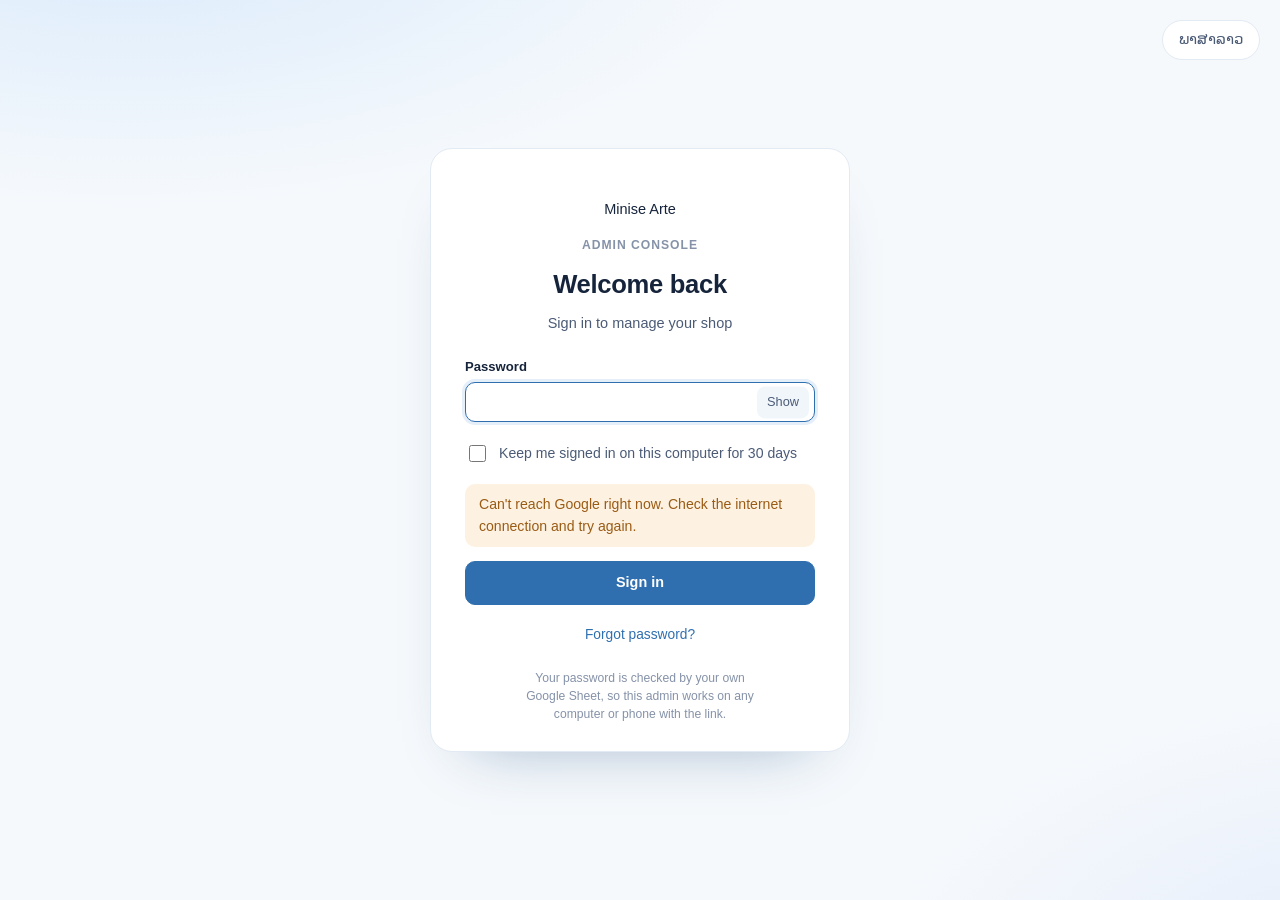
==== commit a1d44cd6: "Add files via upload" ====
--- a/admin.html
+++ b/admin.html
@@ -8,8 +8,9 @@
 <link rel="icon" href="images/logo.png">
 <link rel="preconnect" href="https://fonts.googleapis.com">
 <link rel="preconnect" href="https://fonts.gstatic.com" crossorigin>
-<link rel="stylesheet" href="https://fonts.googleapis.com/css2?family=Inter:wght@400;500;600;700&family=Noto+Sans+Lao:wght@400;500;600;700&display=swap">
+<link rel="stylesheet" href="https://fonts.googleapis.com/css2?family=Patrick+Hand&family=Noto+Sans+Lao+Looped:wght@400;500;600&display=swap">
 <link rel="stylesheet" href="css/admin.css">
+<link rel="stylesheet" href="css/cats.css">
 </head>
 <body class="locked">
 
@@ -17,12 +18,17 @@
 <section class="login" id="login" aria-labelledby="loginTitle">
   <button type="button" class="login-lang" id="lgLang">ພາສາລາວ</button>
   <div class="login-card">
-    <span class="mark big"><img src="images/logo.png" alt="Minise Arte" width="64" height="38"></span>
-    <p class="login-kicker">Minise Arte · <span id="lgKicker">Admin console</span></p>
+    <span class="login-kitty" id="lgKitty"></span>
+    <span class="login-word">Minise Arte</span>
+    <p class="login-kicker"><span id="lgKicker">Admin console</span></p>
     <h1 id="loginTitle">Welcome back</h1>
     <p class="login-sub" id="loginSub">Sign in to manage Minise Arte</p>
     <form id="loginForm" novalidate>
-      <div class="field">
+      <div class="field" id="lgEmailWrap" hidden>
+        <label for="lgEmail" id="lgEmailLabel">Email</label>
+        <input type="email" id="lgEmail" autocomplete="username" inputmode="email" autocapitalize="off" spellcheck="false">
+      </div>
+      <div class="field" id="lgPassWrap">
         <label for="lgPass" id="lgPassLabel">Password</label>
         <div class="pw"><input type="password" id="lgPass" autocomplete="current-password"><button type="button" id="lgShow" class="pw-btn">Show</button></div>
       </div>
@@ -30,10 +36,15 @@
         <label for="lgConfirm" id="lgConfirmLabel">Type it again</label>
         <input type="password" id="lgConfirm" autocomplete="new-password">
       </div>
-      <label class="check"><input type="checkbox" id="lgRemember"> <span id="lgRememberLabel">Keep me signed in on this computer for 30 days</span></label>
+      <div class="field" id="lgCodeWrap" hidden>
+        <label for="lgCode" id="lgCodeLabel">6-digit code</label>
+        <input type="text" id="lgCode" class="code-input" inputmode="numeric" autocomplete="one-time-code" maxlength="6" pattern="[0-9]*">
+      </div>
+      <label class="check" id="lgRememberWrap"><input type="checkbox" id="lgRemember"> <span id="lgRememberLabel">Keep me signed in on this computer for 30 days</span></label>
       <p class="alert warn" id="lgErr" role="alert" hidden></p>
       <button class="btn wide" type="submit" id="lgBtn">Sign in</button>
       <button class="linkbtn" type="button" id="lgForgot">Forgot password?</button>
+      <button class="linkbtn" type="button" id="lgBack" hidden>Use another account</button>
       <div class="reset-box" id="lgReset" hidden>
         <p id="lgResetText"></p>
         <input type="text" id="lgResetInput" autocomplete="off" aria-labelledby="lgResetText">
@@ -47,8 +58,7 @@
 <div class="shell">
   <aside class="side">
     <a class="brand" href="admin.html#dashboard">
-      <span class="mark"><img src="images/logo.png" alt="" width="34" height="20"></span>
-      <span class="brand-txt"><b>Minise Arte</b><small data-a="brand_sub">Admin console</small></span>
+      <span class="brand-stripes"><span class="brand-tag"><span class="brand-kitty" id="brandKitty"></span><b>Minise Arte</b><small data-a="brand_sub">Admin console</small></span></span>
     </a>
     <nav class="side-nav" id="sideNav" aria-label="Admin"></nav>
     <div class="side-foot">
@@ -89,6 +99,8 @@
 <script src="js/i18n.js"></script>
 <script src="js/products.js"></script>
 <script src="js/settings.js"></script>
+<script src="js/cats.js"></script>
+<script src="js/vendor/supabase.js"></script>
 <script src="js/admin.js"></script>
 </body>
 </html>
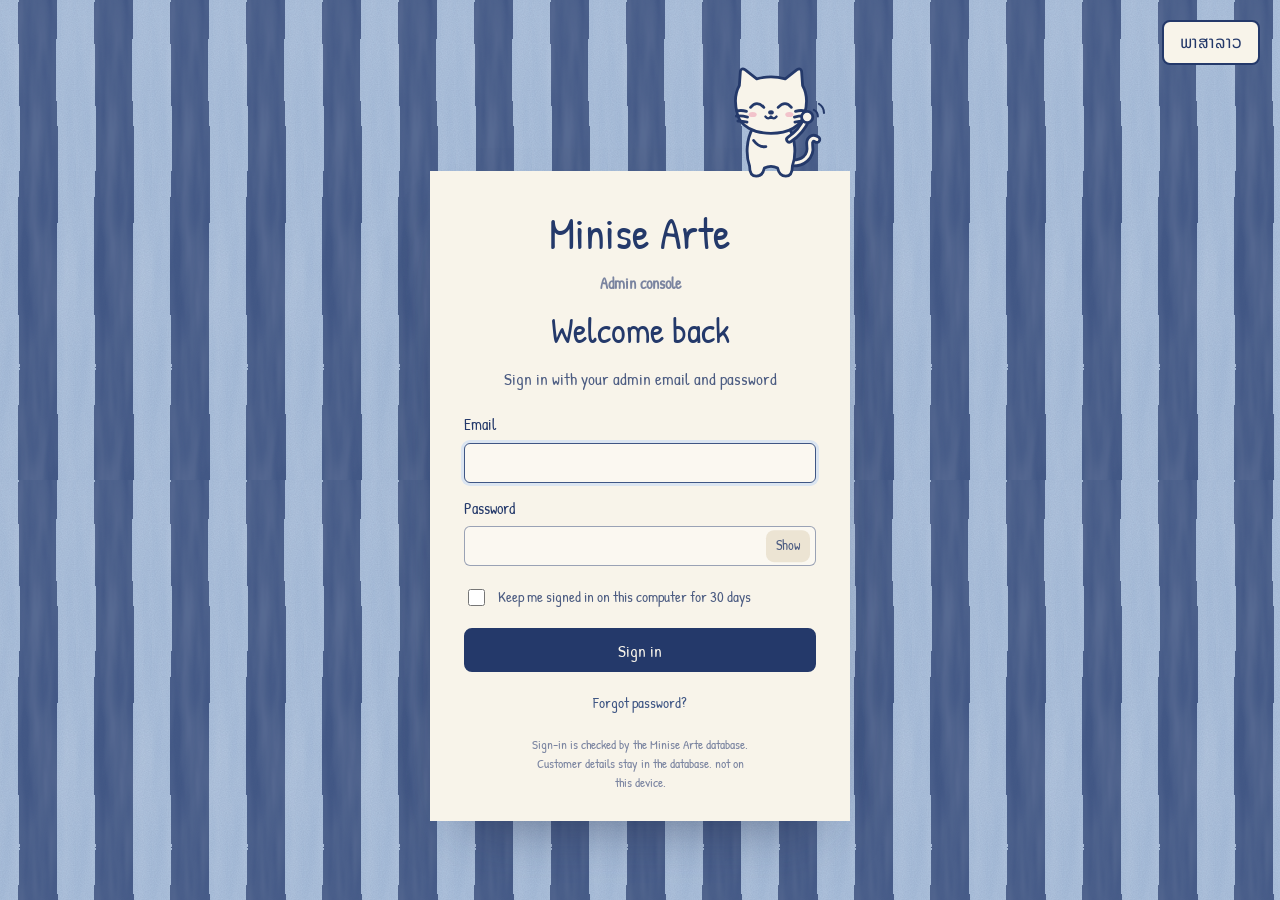
==== commit 39d6a188: "Add files via upload" ====
--- a/admin.html
+++ b/admin.html
@@ -8,7 +8,7 @@
 <link rel="icon" href="images/logo.png">
 <link rel="preconnect" href="https://fonts.googleapis.com">
 <link rel="preconnect" href="https://fonts.gstatic.com" crossorigin>
-<link rel="stylesheet" href="https://fonts.googleapis.com/css2?family=Patrick+Hand&family=Noto+Sans+Lao+Looped:wght@400;500;600&display=swap">
+<link rel="stylesheet" href="https://fonts.googleapis.com/css2?family=Patrick+Hand&family=Noto+Sans+Lao:wght@400;500;600&display=swap">
 <link rel="stylesheet" href="css/admin.css">
 <link rel="stylesheet" href="css/cats.css">
 </head>
--- a/css/admin.css
+++ b/css/admin.css
@@ -1,47 +1,53 @@
 /* Minise Arte admin console.
-   Layout: light baby-blue sidebar, cool white workspace, tables and cards with thin borders.
-   One accent blue for actions; status colours are muted and carry meaning only. */
+   Same look as the shop: cream paper, navy ink, painted stripes, a checker edge under the top bar,
+   lettered in Patrick Hand (Lao in Noto Sans Lao). Status colours are muted and carry meaning only. */
 :root {
-  --side-bg: #e8f2fc;
-  --side-line: #d3e3f3;
-  --side-ink: #1a2f4f;
-  --side-mute: #5d7393;
-  --bg: #f6f9fc;
-  --card: #ffffff;
-  --ink: #16243b;
-  --ink-2: #4b5b76;
-  --ink-3: #8592a8;
-  --line: #e2eaf3;
-  --line-2: #eef3f8;
-  --soft: #f1f6fb;
-  --accent: #2f6fb0;
-  --accent-hover: #255d96;
-  --accent-soft: #e5effa;
-  --accent-ink: #1f4f82;
-  --s-new: #2f6fb0;     --s-new-bg: #e5effa;
-  --s-making: #5a4fb0;  --s-making-bg: #ecebfa;
-  --s-ready: #12796f;   --s-ready-bg: #e0f3f0;
-  --s-sent: #1f7fa8;    --s-sent-bg: #e1f2f9;
-  --s-done: #4b5b76;    --s-done-bg: #eef1f5;
-  --warn: #9a5b14;      --warn-bg: #fdf2e2;
-  --ok: #1d6f52;        --ok-bg: #e2f3ec;
-  --bad: #b03a3a;       --bad-bg: #fbe9e9;
-  --radius: 14px;
-  --shadow: 0 1px 2px rgba(22, 36, 59, 0.04), 0 8px 24px -18px rgba(22, 36, 59, 0.25);
-  --f: "Inter", -apple-system, BlinkMacSystemFont, "SF Pro Text", "Segoe UI", Arial, "Noto Sans Lao", sans-serif;
+  --side-bg: #ebe2d0;
+  --side-line: rgba(36, 57, 106, 0.22);
+  --side-ink: #24396a;
+  --side-mute: #5e6c8f;
+  --bg: #f2ebdd;
+  --card: #f8f4ea;
+  --ink: #24396a;
+  --ink-2: #4c5c82;
+  --ink-3: #7a84a0;
+  --line: rgba(36, 57, 106, 0.24);
+  --line-2: rgba(36, 57, 106, 0.12);
+  --soft: #ece4d3;
+  --accent: #3f5684;
+  --accent-hover: #24396a;
+  --accent-soft: #dbe5f1;
+  --accent-ink: #24396a;
+  --stripe-light: #a9bfdb;
+  --s-new: #3f5684;     --s-new-bg: #dbe5f1;
+  --s-making: #6a4f9a;  --s-making-bg: #ebe3f2;
+  --s-ready: #2c7366;   --s-ready-bg: #dbece6;
+  --s-sent: #2d6b94;    --s-sent-bg: #d9e9f2;
+  --s-done: #646a7a;    --s-done-bg: #e6e0d3;
+  --warn: #93561a;      --warn-bg: #f4e3c6;
+  --ok: #2f6b4d;        --ok-bg: #dcecdf;
+  --bad: #a3382d;       --bad-bg: #f5dbd3;
+  --radius: 8px;
+  --shadow: none;
+  --f: "Patrick Hand", "Noto Sans Lao", "PingFang SC", "Microsoft YaHei", "Comic Sans MS", system-ui, sans-serif;
+  --stripes: url("data:image/svg+xml,%3Csvg xmlns='http://www.w3.org/2000/svg' width='76' height='480' viewBox='0 0 76 480'%3E %3Cfilter id='w' x='-30%25' y='-10%25' width='160%25' height='120%25'%3E%3CfeTurbulence type='fractalNoise' baseFrequency='0.03 0.008' numOctaves='2' seed='7' stitchTiles='stitch' result='n'/%3E%3CfeDisplacementMap in='SourceGraphic' in2='n' scale='6' xChannelSelector='R' yChannelSelector='B'/%3E%3C/filter%3E %3Cfilter id='p'%3E%3CfeTurbulence type='fractalNoise' baseFrequency='0.07 0.009' numOctaves='3' seed='2' stitchTiles='stitch'/%3E%3CfeColorMatrix values='0 0 0 0 1 0 0 0 0 1 0 0 0 0 1 0 0 0 0.2 -0.05'/%3E%3C/filter%3E %3Cfilter id='g'%3E%3CfeTurbulence type='fractalNoise' baseFrequency='0.85' numOctaves='2' seed='5' stitchTiles='stitch'/%3E%3CfeColorMatrix values='0 0 0 0 0.1 0 0 0 0 0.14 0 0 0 0 0.28 0 0 0 0.16 0'/%3E%3C/filter%3E %3Crect width='76' height='480' fill='%23a9bfdb'/%3E %3Cg filter='url(%23w)'%3E%3Crect x='-30' y='-40' width='136' height='560' fill='%23a9bfdb'/%3E%3Crect x='19' y='-40' width='38' height='560' fill='%233f5684'/%3E%3C/g%3E %3Crect width='76' height='480' filter='url(%23p)'/%3E %3Crect width='76' height='480' filter='url(%23g)'/%3E %3C/svg%3E");
+  --grain: url("data:image/svg+xml,%3Csvg xmlns='http://www.w3.org/2000/svg' width='220' height='220'%3E%3Cfilter id='n'%3E%3CfeTurbulence type='fractalNoise' baseFrequency='0.8' numOctaves='3' seed='9' stitchTiles='stitch'/%3E%3CfeColorMatrix values='0 0 0 0 0.3 0 0 0 0 0.25 0 0 0 0 0.15 0 0 0 0.07 0'/%3E%3C/filter%3E%3Crect width='220' height='220' filter='url(%23n)'/%3E%3C/svg%3E");
+  --checker: repeating-linear-gradient(90deg, var(--ink) 0 16px, transparent 16px 32px);
   color-scheme: light;
 }
 *, *::before, *::after { box-sizing: border-box; }
 html, body { height: 100%; }
-body { margin: 0; background: var(--bg); color: var(--ink); font: 400 14.5px/1.5 var(--f); -webkit-font-smoothing: antialiased; }
-html[lang="lo"] body { font-family: "Noto Sans Lao", var(--f); line-height: 1.65; }
+/* Patrick Hand runs small, so the console is set a size up */
+html { font-size: 106.25%; }
+body { margin: 0; background: var(--bg) var(--grain); color: var(--ink); font: 400 1rem/1.45 var(--f); -webkit-font-smoothing: antialiased; }
+html[lang="lo"] body { line-height: 1.65; }
 img { max-width: 100%; display: block; }
 a { color: inherit; }
 button, input, select, textarea { font: inherit; color: inherit; }
 button { cursor: pointer; }
 :focus-visible { outline: 2px solid var(--accent); outline-offset: 2px; }
 [hidden] { display: none !important; }
-h1, h2, h3, h4 { margin: 0; font-weight: 600; letter-spacing: -0.012em; text-wrap: balance; }
+h1, h2, h3, h4 { margin: 0; font-weight: 400; letter-spacing: 0; text-wrap: balance; }
 p { margin: 0; }
 .sr { position: absolute; width: 1px; height: 1px; overflow: hidden; clip: rect(0 0 0 0); white-space: nowrap; }
 .num, .tn { font-variant-numeric: tabular-nums; }
@@ -54,9 +60,9 @@
 .login { min-height: 100%; display: grid; place-items: center; padding: 48px 16px; background: radial-gradient(1100px 500px at 10% -10%, #d9eafb 0, transparent 60%), radial-gradient(900px 500px at 110% 110%, #e3ecfb 0, transparent 60%), var(--bg); position: relative; }
 .login-lang { position: absolute; top: 20px; right: 20px; border: 1px solid var(--line); background: var(--card); border-radius: 999px; padding: 8px 16px; min-height: 40px; font-family: "Noto Sans Lao", var(--f); color: var(--ink-2); }
 .login-card { width: min(420px, 100%); background: var(--card); border: 1px solid var(--line); border-radius: 22px; padding: 40px 34px 28px; box-shadow: 0 30px 60px -40px rgba(31, 79, 130, 0.45); display: grid; gap: 10px; justify-items: center; text-align: center; }
-.login-kicker { font-size: 0.76rem; letter-spacing: 0.08em; text-transform: uppercase; color: var(--ink-3); font-weight: 600; margin-top: 6px; }
+.login-kicker { font-size: 0.95rem; color: var(--ink-3); font-weight: 600; margin-top: 6px; }
 html[lang="lo"] .login-kicker { letter-spacing: 0; text-transform: none; }
-.login-card h1 { font-size: 1.6rem; }
+.login-card h1 { font-size: 2.1rem; }
 .login-sub { color: var(--ink-2); }
 .login-card form { width: 100%; display: grid; gap: 14px; text-align: left; margin-top: 12px; }
 .pw { position: relative; }
@@ -81,12 +87,12 @@
 .brand-txt b { font-size: 1rem; font-weight: 650; }
 .brand-txt small { color: var(--side-mute); font-size: 0.8rem; }
 .side-nav { display: grid; gap: 2px; }
-.side-h { margin: 16px 0 4px; padding: 0 12px; font-size: 0.7rem; letter-spacing: 0.1em; text-transform: uppercase; color: var(--side-mute); font-weight: 650; }
+.side-h { margin: 16px 0 4px; padding: 0 12px; font-size: 0.95rem; color: var(--side-mute); font-weight: 650; }
 html[lang="lo"] .side-h { letter-spacing: 0.01em; text-transform: none; font-size: 0.78rem; }
-.side-item { position: relative; display: flex; align-items: center; gap: 12px; width: 100%; min-height: 40px; padding: 8px 12px; border: 0; border-radius: 10px; background: transparent; color: var(--side-ink); text-decoration: none; font-size: 0.92rem; font-weight: 500; text-align: left; }
+.side-item { position: relative; display: flex; align-items: center; gap: 12px; width: 100%; min-height: 40px; padding: 6px 12px; border: 0; border-radius: 8px; background: transparent; color: var(--side-ink); text-decoration: none; font-size: 1.05rem; font-weight: 400; text-align: left; }
 .side-item .ic { color: var(--side-mute); }
-.side-item:hover { background: rgba(255, 255, 255, 0.65); }
-.side-item.on { background: #fff; color: var(--accent-ink); font-weight: 600; box-shadow: 0 1px 2px rgba(22, 36, 59, 0.06); }
+.side-item:hover { background: rgba(248, 244, 234, 0.8); }
+.side-item.on { background: var(--card); color: var(--ink); font-weight: 400; }
 .side-item.on::before { content: ""; position: absolute; left: -14px; top: 9px; bottom: 9px; width: 3px; border-radius: 0 3px 3px 0; background: var(--accent); }
 .side-item.on .ic { color: var(--accent); }
 .side-item > span:not(.ic):not(.badge-n) { flex: 1; min-width: 0; }
@@ -100,16 +106,16 @@
 .content { min-width: 0; display: flex; flex-direction: column; }
 .top { position: sticky; top: 0; z-index: 15; background: color-mix(in srgb, var(--bg) 90%, transparent); backdrop-filter: blur(10px); -webkit-backdrop-filter: blur(10px); display: flex; justify-content: space-between; align-items: center; gap: 16px; padding: 18px 32px; border-bottom: 1px solid var(--line); }
 .top-l { min-width: 0; }
-.top h1 { font-size: 1.35rem; }
+.top h1 { font-size: 1.75rem; }
 .top-sub { color: var(--ink-3); font-size: 0.86rem; margin-top: 2px; }
 .top-r { display: flex; align-items: center; gap: 12px; }
-.gsearch { position: relative; display: flex; align-items: center; gap: 8px; width: 320px; max-width: 42vw; min-height: 40px; padding: 0 10px 0 12px; border: 1px solid var(--line); border-radius: 10px; background: var(--card); color: var(--ink-3); }
+.gsearch { position: relative; display: flex; align-items: center; gap: 8px; width: 320px; max-width: 42vw; min-height: 40px; padding: 0 10px 0 12px; border: 1.5px solid var(--ink); border-radius: 8px; background: var(--card); color: var(--ink-3); }
 .gsearch input[type="search"] { border: 0; border-radius: 0; width: auto; outline: 0; background: transparent; min-height: 38px; padding: 0; flex: 1; min-width: 0; color: var(--ink); box-shadow: none; }
 .gsearch input[type="search"]:focus { box-shadow: none; }
 .gsearch:focus-within { border-color: var(--accent); box-shadow: 0 0 0 3px var(--accent-soft); }
 .gsearch kbd { font: 600 0.72rem var(--f); border: 1px solid var(--line); border-radius: 6px; padding: 1px 6px; color: var(--ink-3); background: var(--soft); }
 .gres { position: absolute; top: calc(100% + 6px); left: 0; right: 0; background: var(--card); border: 1px solid var(--line); border-radius: 12px; box-shadow: 0 20px 40px -20px rgba(22, 36, 59, 0.35); padding: 6px; display: grid; gap: 2px; max-height: 420px; overflow-y: auto; z-index: 30; }
-.gres .gh { font-size: 0.7rem; letter-spacing: 0.08em; text-transform: uppercase; color: var(--ink-3); padding: 8px 10px 4px; font-weight: 650; }
+.gres .gh { font-size: 0.9rem; color: var(--ink-3); padding: 8px 10px 4px; font-weight: 650; }
 .gres button { display: flex; align-items: center; gap: 10px; text-align: left; width: 100%; border: 0; background: none; padding: 8px 10px; border-radius: 8px; color: var(--ink); }
 .gres button:hover, .gres button.sel { background: var(--soft); }
 .gres button span { min-width: 0; overflow: hidden; text-overflow: ellipsis; white-space: nowrap; }
@@ -120,22 +126,22 @@
 .page-intro { color: var(--ink-2); max-width: 80ch; }
 
 /* ---------- buttons, fields, alerts ---------- */
-.btn { display: inline-flex; align-items: center; justify-content: center; gap: 8px; min-height: 40px; padding: 8px 16px; border-radius: 10px; border: 1px solid var(--accent); background: var(--accent); color: #fff; font-weight: 600; font-size: 0.9rem; text-decoration: none; white-space: nowrap; }
-.btn:hover { background: var(--accent-hover); border-color: var(--accent-hover); }
+.btn { display: inline-flex; align-items: center; justify-content: center; gap: 8px; min-height: 40px; padding: 6px 16px; border-radius: 8px; border: 2px solid var(--ink); background: var(--ink); color: var(--card); font-weight: 400; font-size: 1.02rem; text-decoration: none; white-space: nowrap; }
+.btn:hover { background: var(--accent); border-color: var(--accent); }
 .btn.wide { width: 100%; min-height: 44px; }
 .btn.sm { min-height: 34px; padding: 5px 12px; font-size: 0.85rem; }
 .btn[disabled] { background: var(--soft); color: var(--ink-3); border-color: var(--line); cursor: default; }
-.btn.ghost { background: var(--card); color: var(--ink); border-color: var(--line); }
-.btn.ghost:hover { background: var(--soft); }
-.btn.danger { background: var(--card); color: var(--bad); border-color: #f0caca; }
+.btn.ghost { background: var(--card); color: var(--ink); border-color: var(--ink); }
+.btn.ghost:hover { background: var(--accent-soft); }
+.btn.danger { background: var(--card); color: var(--bad); border-color: var(--bad); }
 .btn.danger:hover { background: var(--bad-bg); }
 .btn .ic, .btn .ic svg { width: 16px; height: 16px; }
 .icon-btn { display: inline-grid; place-items: center; width: 36px; height: 36px; border-radius: 10px; border: 1px solid var(--line); background: var(--card); color: var(--ink-2); }
 .icon-btn:hover { background: var(--soft); }
 .field { display: grid; gap: 6px; min-width: 0; }
-.field label, .field .lbl { font-size: 0.82rem; font-weight: 600; color: var(--ink); }
+.field label, .field .lbl { font-size: 0.95rem; font-weight: 400; color: var(--ink); }
 .hint { font-size: 0.8rem; color: var(--ink-3); }
-input[type="text"], input[type="search"], input[type="tel"], input[type="date"], input[type="password"], select, textarea { width: 100%; min-height: 40px; padding: 8px 12px; border: 1px solid var(--line); border-radius: 10px; background: var(--card); color: var(--ink); }
+input[type="text"], input[type="search"], input[type="tel"], input[type="date"], input[type="password"], input[type="email"], select, textarea { width: 100%; min-height: 40px; padding: 6px 12px; border: 1.5px solid rgba(36, 57, 106, 0.45); border-radius: 6px; background: #fbf8f1; color: var(--ink); font-size: 1rem; }
 textarea { min-height: 86px; resize: vertical; line-height: 1.5; }
 input:focus, select:focus, textarea:focus { outline: 0; border-color: var(--accent); box-shadow: 0 0 0 3px var(--accent-soft); }
 .alert { padding: 10px 14px; border-radius: 10px; font-size: 0.88rem; }
@@ -144,7 +150,7 @@
 .alert.info { background: var(--accent-soft); color: var(--accent-ink); }
 
 /* ---------- pills ---------- */
-.pill { display: inline-flex; align-items: center; gap: 6px; font-size: 0.76rem; font-weight: 600; padding: 3px 9px; border-radius: 999px; white-space: nowrap; background: var(--soft); color: var(--ink-2); }
+.pill { display: inline-flex; align-items: center; gap: 6px; font-size: 0.9rem; font-weight: 400; padding: 3px 9px; border-radius: 999px; white-space: nowrap; background: var(--soft); color: var(--ink-2); }
 .pill::before { content: ""; width: 6px; height: 6px; border-radius: 50%; background: currentColor; opacity: 0.85; }
 .pill.st-new { background: var(--s-new-bg); color: var(--s-new); }
 .pill.st-making { background: var(--s-making-bg); color: var(--s-making); }
@@ -161,21 +167,21 @@
 .pill.muted::before { display: none; }
 
 /* ---------- segmented tabs ---------- */
-.seg { display: inline-flex; flex-wrap: wrap; gap: 2px; padding: 3px; border: 1px solid var(--line); border-radius: 12px; background: var(--card); }
-.seg button { border: 0; background: transparent; padding: 7px 12px; border-radius: 9px; font-weight: 500; color: var(--ink-2); min-height: 34px; white-space: nowrap; font-size: 0.88rem; display: inline-flex; align-items: center; gap: 6px; }
+.seg { display: inline-flex; flex-wrap: wrap; gap: 2px; padding: 3px; border: 1.5px solid var(--ink); border-radius: 8px; background: var(--card); }
+.seg button { border: 0; background: transparent; padding: 5px 12px; border-radius: 6px; font-weight: 400; color: var(--ink-2); min-height: 34px; white-space: nowrap; font-size: 0.98rem; display: inline-flex; align-items: center; gap: 6px; }
 .seg button:hover { color: var(--ink); background: var(--soft); }
-.seg button.on { background: var(--accent-soft); color: var(--accent-ink); font-weight: 600; }
+.seg button.on { background: var(--ink); color: var(--card); font-weight: 400; }
 .seg .n { font-size: 0.72rem; min-width: 20px; height: 18px; padding: 0 5px; border-radius: 999px; background: var(--soft); color: var(--ink-3); display: inline-grid; place-items: center; font-variant-numeric: tabular-nums; }
-.seg button.on .n { background: #fff; color: var(--accent-ink); }
+.seg button.on .n { background: var(--card); color: var(--ink); }
 .seg.small button { padding: 5px 10px; min-height: 30px; font-size: 0.82rem; }
 
 /* ---------- cards and KPIs ---------- */
 .kpis { display: grid; grid-template-columns: repeat(4, minmax(0, 1fr)); gap: 16px; }
 .kpi { background: var(--card); border: 1px solid var(--line); border-radius: var(--radius); padding: 16px 18px; display: grid; gap: 6px; box-shadow: var(--shadow); }
-.kpi .l { display: flex; align-items: center; gap: 8px; font-size: 0.84rem; color: var(--ink-2); font-weight: 500; }
+.kpi .l { display: flex; align-items: center; gap: 8px; font-size: 1rem; color: var(--ink-2); font-weight: 400; }
 .kpi .l .ic { width: 28px; height: 28px; border-radius: 8px; background: var(--accent-soft); color: var(--accent); }
 .kpi .l .ic svg { width: 16px; height: 16px; }
-.kpi b { font-size: clamp(1.25rem, 0.6rem + 1.1vw, 1.65rem); font-weight: 650; letter-spacing: -0.02em; font-variant-numeric: tabular-nums; line-height: 1.2; white-space: nowrap; overflow: hidden; text-overflow: ellipsis; }
+.kpi b { font-size: clamp(1.5rem, 0.8rem + 1.2vw, 2rem); font-weight: 400; letter-spacing: 0; font-variant-numeric: tabular-nums; line-height: 1.2; white-space: nowrap; overflow: hidden; text-overflow: ellipsis; }
 .kpi .c { font-size: 0.78rem; color: var(--ink-3); }
 .cards { display: grid; gap: 16px; }
 .cards.two { grid-template-columns: minmax(0, 1.55fr) minmax(0, 1fr); }
@@ -185,7 +191,7 @@
 .card.flush .card-head { padding: 16px 20px 12px; }
 .card.flush .tbl th { position: static; }
 .card-head { display: flex; flex-wrap: wrap; align-items: center; justify-content: space-between; gap: 8px 12px; }
-.card-head h2 { font-size: 1rem; }
+.card-head h2 { font-size: 1.3rem; }
 .card-head .hint { margin-left: auto; }
 .card-head .link { font-size: 0.85rem; }
 .empty { color: var(--ink-3); font-size: 0.9rem; }
@@ -224,7 +230,7 @@
 button.tile:hover { border-color: #c5d8ec; }
 button.tile.on { border-color: var(--accent); box-shadow: 0 0 0 3px var(--accent-soft); }
 .tile span { font-size: 0.8rem; color: var(--ink-3); }
-.tile b { font-size: 1.3rem; font-weight: 650; font-variant-numeric: tabular-nums; }
+.tile b { font-size: 1.55rem; font-weight: 400; font-variant-numeric: tabular-nums; }
 
 /* ---------- toolbars and tables ---------- */
 .toolbar { display: flex; flex-wrap: wrap; gap: 8px; align-items: center; }
@@ -234,7 +240,7 @@
 .count { color: var(--ink-3); font-size: 0.84rem; font-variant-numeric: tabular-nums; }
 .table-wrap { background: var(--card); border: 1px solid var(--line); border-radius: var(--radius); overflow-x: auto; box-shadow: var(--shadow); }
 .tbl { width: 100%; border-collapse: collapse; font-size: 0.9rem; }
-.tbl th { background: #f8fbfe; text-align: left; font-size: 0.72rem; letter-spacing: 0.06em; text-transform: uppercase; color: var(--ink-3); font-weight: 650; padding: 10px 14px; border-bottom: 1px solid var(--line); white-space: nowrap; }
+.tbl th { background: #f8fbfe; text-align: left; font-size: 0.92rem; color: var(--ink-3); font-weight: 650; padding: 10px 14px; border-bottom: 1px solid var(--line); white-space: nowrap; }
 html[lang="lo"] .tbl th { letter-spacing: 0; text-transform: none; font-size: 0.8rem; }
 .tbl td { padding: 11px 14px; border-bottom: 1px solid var(--line-2); vertical-align: middle; }
 .tbl tr:last-child td { border-bottom: 0; }
@@ -251,7 +257,7 @@
 .tbl .prod > div { min-width: 0; }
 .tbl .actions { white-space: nowrap; text-align: right; }
 .tbl .actions > * + * { margin-left: 6px; }
-.oid { font-weight: 600; font-variant-numeric: tabular-nums; color: var(--accent-ink); white-space: nowrap; }
+.oid { font-weight: 400; font-size: 1.05em; font-variant-numeric: tabular-nums; color: var(--accent-ink); white-space: nowrap; }
 .ask { color: var(--ink-3); font-style: italic; }
 .bulk { position: sticky; top: 78px; z-index: 5; display: flex; flex-wrap: wrap; align-items: center; gap: 8px; background: var(--ink); color: #fff; padding: 8px 10px 8px 16px; border-radius: 12px; box-shadow: 0 14px 30px -18px rgba(22, 36, 59, 0.6); }
 .bulk b { margin-right: 6px; font-weight: 600; }
@@ -277,13 +283,13 @@
 .drawer { position: fixed; top: 0; right: 0; bottom: 0; width: min(620px, 100%); background: var(--bg); z-index: 41; display: grid; grid-template-rows: auto minmax(0, 1fr); box-shadow: -24px 0 60px -30px rgba(22, 36, 59, 0.45); }
 .dr-head { background: var(--card); border-bottom: 1px solid var(--line); padding: 16px 20px; display: grid; gap: 12px; }
 .dr-top { display: flex; align-items: flex-start; justify-content: space-between; gap: 12px; }
-.dr-top h2 { font-size: 1.2rem; font-variant-numeric: tabular-nums; }
+.dr-top h2 { font-size: 1.5rem; font-variant-numeric: tabular-nums; }
 .dr-top p { color: var(--ink-3); font-size: 0.84rem; }
 .dr-pills { display: flex; flex-wrap: wrap; gap: 6px; }
 .dr-actions { display: flex; flex-wrap: wrap; gap: 8px; align-items: center; }
 .dr-body { overflow-y: auto; padding: 16px 20px 40px; display: grid; gap: 14px; align-content: start; }
 .dr-sec { background: var(--card); border: 1px solid var(--line); border-radius: 12px; padding: 14px 16px; display: grid; gap: 10px; }
-.dr-sec h3 { font-size: 0.72rem; letter-spacing: 0.08em; text-transform: uppercase; color: var(--ink-3); font-weight: 650; }
+.dr-sec h3 { font-size: 1rem; color: var(--ink-3); font-weight: 650; }
 html[lang="lo"] .dr-sec h3 { letter-spacing: 0; text-transform: none; font-size: 0.82rem; }
 .kv { display: grid; grid-template-columns: 130px minmax(0, 1fr); gap: 6px 14px; font-size: 0.9rem; margin: 0; }
 .kv dt { color: var(--ink-3); }
@@ -350,9 +356,9 @@
 .ad-dialog { width: min(820px, calc(100% - 24px)); max-height: calc(100% - 32px); border: 0; padding: 0; background: var(--card); color: var(--ink); box-shadow: 0 30px 80px -30px rgba(22, 36, 59, 0.45); border-radius: 18px; }
 .ad-dialog::backdrop { background: rgba(22, 36, 59, 0.35); }
 .dlg-head { position: sticky; top: 0; background: var(--card); z-index: 2; display: flex; justify-content: space-between; align-items: center; gap: 12px; padding: 16px 22px; border-bottom: 1px solid var(--line); }
-.dlg-head h2 { font-size: 1.1rem; }
+.dlg-head h2 { font-size: 1.45rem; }
 .dlg-body { padding: 20px 22px; display: grid; gap: 22px; }
-.legend { font-size: 0.72rem; letter-spacing: 0.08em; text-transform: uppercase; color: var(--ink-3); font-weight: 650; }
+.legend { font-size: 1rem; color: var(--ink-3); font-weight: 650; }
 html[lang="lo"] .legend { letter-spacing: 0; text-transform: none; font-size: 0.82rem; }
 .dlg-foot { position: sticky; bottom: 0; background: var(--card); display: flex; flex-wrap: wrap; justify-content: space-between; gap: 10px; padding: 12px 22px; border-top: 1px solid var(--line); }
 .dlg-foot .grp { display: flex; flex-wrap: wrap; gap: 8px; }
@@ -368,9 +374,9 @@
 .ph .tools button { flex: 1; min-height: 28px; border: 1px solid var(--line); background: var(--card); border-radius: 8px; font-size: 0.78rem; }
 .ph.cover img { outline: 2px solid var(--accent); outline-offset: 2px; }
 .links { display: flex; flex-wrap: wrap; gap: 6px 12px; font-size: 0.84rem; }
-.link { color: var(--accent); text-decoration: none; font-weight: 500; background: none; border: 0; padding: 0; }
+.link { color: var(--ink); text-decoration: underline; text-underline-offset: 3px; font-weight: 400; background: none; border: 0; padding: 0; }
 .link:hover { text-decoration: underline; text-underline-offset: 3px; }
-.toast { position: fixed; left: 50%; bottom: calc(22px + env(safe-area-inset-bottom, 0px)); transform: translateX(-50%); background: var(--ink); color: #fff; padding: 10px 18px; border-radius: 10px; z-index: 60; font-size: 0.88rem; max-width: calc(100% - 32px); text-align: center; box-shadow: 0 14px 30px -14px rgba(22, 36, 59, 0.6); }
+.toast { position: fixed; left: 50%; bottom: calc(22px + env(safe-area-inset-bottom, 0px)); transform: translateX(-50%); background: var(--ink); color: var(--card); padding: 10px 18px; border-radius: 10px; z-index: 60; font-size: 0.88rem; max-width: calc(100% - 32px); text-align: center; box-shadow: 0 14px 30px -14px rgba(22, 36, 59, 0.6); }
 
 /* ---------- print (invoice, packing slip) ---------- */
 #printArea { display: none; }
@@ -386,9 +392,9 @@
 .doc-head .shop { text-align: right; font-size: 9.5pt; color: #444; }
 .doc h1 { font-size: 18pt; letter-spacing: 0.02em; }
 .doc .meta { display: grid; grid-template-columns: repeat(2, 1fr); gap: 14px; font-size: 10pt; }
-.doc .meta h4 { font-size: 8.5pt; letter-spacing: 0.08em; text-transform: uppercase; color: #666; margin-bottom: 4px; }
+.doc .meta h4 { font-size: 10pt; color: #666; margin-bottom: 4px; }
 .doc table { width: 100%; border-collapse: collapse; font-size: 10pt; }
-.doc th { text-align: left; border-bottom: 1px solid #111; padding: 6px 4px; font-size: 8.5pt; letter-spacing: 0.06em; text-transform: uppercase; }
+.doc th { text-align: left; border-bottom: 1px solid #111; padding: 6px 4px; font-size: 10pt; }
 .doc td { border-bottom: 1px solid #ddd; padding: 8px 4px; vertical-align: top; }
 .doc td.r, .doc th.r { text-align: right; }
 .doc .tick { width: 14px; height: 14px; border: 1.5px solid #111; border-radius: 3px; display: inline-block; }
@@ -432,6 +438,12 @@
   .side-nav .side-item { padding: 7px 10px; font-size: 0.86rem; }
   .gsearch kbd { display: none; }
 }
+/* sign-in code and 2-step setup */
+.code-input { font: 600 1.4rem ui-monospace, SFMono-Regular, Menlo, monospace; letter-spacing: 0.4em; text-align: center; }
+.mfa-setup { display: flex; flex-wrap: wrap; gap: 20px; align-items: flex-start; }
+.mfa-qr { width: 180px; height: 180px; padding: 10px; background: #fff; border: 1px solid var(--line); border-radius: 12px; flex: none; }
+.mfa-side { display: grid; gap: 8px; flex: 1 1 240px; min-width: 0; }
+
 /* ---------- motion ---------- */
 @keyframes adIn { from { opacity: 0; transform: translateY(10px); } to { opacity: 1; transform: none; } }
 @keyframes adFade { from { opacity: 0; } to { opacity: 1; } }
@@ -452,3 +464,79 @@
 .btn:active { transform: scale(0.97); }
 
 @media (prefers-reduced-motion: reduce) { *, *::before, *::after { animation: none !important; transition: none !important; } }
+.photo-grid { display: grid; grid-template-columns: repeat(auto-fill, minmax(96px, 1fr)); gap: 8px; }
+.photo-grid img { display: block; width: 100%; aspect-ratio: 1; object-fit: cover; border-radius: 10px; border: 1px solid var(--line); background: var(--paper-2, transparent); }
+
+/* ---------- the shop's look: stripes, checker edges, navy outlines ---------- */
+.login { background: var(--stripe-light) var(--stripes) 0 0 / 76px 480px repeat; }
+.login-card { border: 0; border-radius: 0; background: var(--card); box-shadow: 0 30px 60px -36px rgba(20, 30, 60, 0.6); }
+.login-word { font-size: 2.6rem; line-height: 1; }
+.login-lang { border: 2px solid var(--ink); background: var(--card); color: var(--ink); border-radius: 8px; font-family: "Noto Sans Lao", var(--f); }
+.side { border-right: 2px solid var(--ink); background: var(--side-bg) var(--grain); }
+.brand { padding: 0; margin: -22px -14px 0; display: block; }
+.brand-stripes { display: grid; place-items: center; padding: 22px 16px 18px; background: var(--stripe-light) var(--stripes) 0 0 / 76px 480px repeat; border-bottom: 2px solid var(--ink); }
+.brand-tag { display: grid; justify-items: center; background: var(--card); padding: 8px 18px 6px; line-height: 1.1; box-shadow: 0 10px 20px -14px rgba(20, 30, 60, 0.6); }
+.brand-tag b { font-size: 1.6rem; font-weight: 400; color: var(--ink); }
+.brand-tag small { font-size: 0.85rem; color: var(--side-mute); }
+.side-item.on { background: var(--card); box-shadow: inset 0 0 0 1.5px var(--ink); }
+.top { background: var(--bg) var(--grain); border-bottom: 0; backdrop-filter: none; -webkit-backdrop-filter: none; }
+.top::after { content: ""; position: absolute; left: 0; right: 0; bottom: -12px; height: 12px; background: var(--checker); pointer-events: none; }
+.main { padding-top: 34px; }
+.card, .kpi, .table-wrap, .tile, .dr-sec, .paste { border: 1.5px solid var(--ink); }
+.tbl th { background: var(--soft); border-bottom: 1.5px solid var(--ink); }
+.tbl tbody tr.click:hover td { background: #f1eadb; }
+.tbl tbody tr.sel td { background: var(--accent-soft); }
+.drawer { background: var(--bg) var(--grain); border-left: 2px solid var(--ink); }
+.dr-head { background: var(--card); border-bottom: 2px solid var(--ink); }
+.ad-dialog { border: 2px solid var(--ink); border-radius: 8px; background: var(--card); }
+.dlg-head, .dlg-foot { background: var(--card); }
+.note-box { background: #fbf4dc; border-color: #e4d6a6; color: #5e5222; }
+.bulk { background: var(--ink); color: var(--card); }
+.bar i, .meter i { background: var(--stripe-light); }
+.badge-n { background: var(--ink); color: var(--card); }
+.kpi .l .ic, .empty-state > .ic { background: var(--accent-soft); color: var(--ink); }
+/* Lao line under English order details */
+.lo { display: block; font-family: "Noto Sans Lao", var(--f); font-size: 0.86em; line-height: 1.5; color: var(--ink-2); }
+.oitem .nm .lo, .tbl td .lo { color: var(--accent); }
+.doc .lo { font-size: 9.5pt; color: #333; }
+@media (max-width: 960px) { .top { position: relative; } .brand { margin: -12px -12px 0; width: calc(100% + 24px); } }
+/* order list: keep the item and customer columns readable; the table scrolls sideways on small screens */
+#otable .tbl td:nth-child(3) { min-width: 150px; }
+#otable .tbl td:nth-child(4) { min-width: 210px; }
+/* the shop cat (drawings in js/cats.js) */
+.login-card { position: relative; overflow: visible; }
+.login-kitty { position: absolute; right: 26px; bottom: 100%; margin-bottom: -8px; width: 104px; transform-origin: 50% 100%; animation: kittyPop 0.7s cubic-bezier(.3, 1.5, .5, 1) 0.45s both; }
+.login { padding-top: 140px; }
+.brand-tag { position: relative; }
+.brand-kitty { position: absolute; left: 50%; bottom: calc(100% - 6px); width: 50px; margin-left: -25px; transform-origin: 50% 100%; animation: kittyPop 0.7s cubic-bezier(.3, 1.5, .5, 1) 0.3s both; }
+.brand-stripes { padding-top: 54px; }
+.empty-state .empty-kitty { width: 110px; display: block; }
+.login-kitty:hover .kitty, .brand-kitty:hover .kitty, .empty-kitty:hover .kitty { animation: kittyWiggle 0.6s ease; transform-origin: 50% 100%; }
+.dash-bar { position: relative; padding-right: 78px; }
+.dash-kitty { position: absolute; right: 0; bottom: -4px; width: 66px; transform-origin: 50% 100%; animation: kittyPop 0.7s cubic-bezier(.3, 1.5, .5, 1) 0.2s both; }
+.dr-top { align-items: center; }
+.dr-who { flex: 1; min-width: 0; }
+.dr-kitty { width: 58px; flex: none; transform-origin: 50% 100%; animation: kittyPop 0.6s cubic-bezier(.3, 1.5, .5, 1) both; }
+.dr-kitty .kitty-walk { margin-top: 10px; }
+/* phones: the date bar wraps and the cat sits at the end of it instead of on top */
+@media (max-width: 700px) {
+  .dash-bar { padding-right: 0; }
+  .dash-kitty { position: static; width: 52px; margin-left: auto; }
+  .dates { flex: 1 1 100%; flex-wrap: wrap; }
+  .dates input { flex: 1 1 130px; width: auto; min-width: 0; }
+  .seg { max-width: 100%; }
+}
+/* keep clear of the notch on phones held sideways */
+.main, .top { padding-left: max(16px, env(safe-area-inset-left, 0px)); padding-right: max(16px, env(safe-area-inset-right, 0px)); }
+@media (min-width: 961px) { .main, .top { padding-left: 32px; padding-right: 32px; } }
+.dr-who h2 { overflow-wrap: anywhere; }
+/* the hidden switch inputs stay inside their table (otherwise the Stock page scrolls sideways on phones) */
+.sw { position: relative; }
+/* small phones: the search box and Save button share the row, wrapping if needed */
+.top-r { flex-wrap: wrap; }
+@media (max-width: 960px) { .gsearch { flex: 1 1 170px; min-width: 0; } }
+@media (max-width: 420px) {
+  .dr-kitty { width: 42px; }
+  .dr-top h2 { font-size: 1.2rem; }
+  .dr-head, .dr-body { padding-left: 14px; padding-right: 14px; }
+}
--- a/css/cats.css
+++ b/css/cats.css
@@ -0,0 +1,104 @@
+/* Minise Arte · the shop cat: how the drawings move (drawings in js/cats.js).
+   Each part moves around its own box (fill-box), so the same rules work at any size.
+   Cats only move while on screen (.play is set by js/cats.js) and stay still for people who turn motion off. */
+.kitty { display: block; width: 100%; height: auto; overflow: visible; }
+.kitty-swim, .kitty-paw { overflow: hidden; }
+.kitty [class^="k-"], .kitty [class*=" k-"] { transform-box: fill-box; }
+.kitty:not(.play) * { animation-play-state: paused !important; }
+
+/* used by the pages around the cats */
+@keyframes kittyPop { 0% { opacity: 0; transform: translateY(35%) scale(0.55); } 60% { opacity: 1; transform: translateY(-6%) scale(1.05); } 100% { opacity: 1; transform: none; } }
+@keyframes kittyBob { 0%, 100% { transform: translateY(0) rotate(0); } 50% { transform: translateY(-4px) rotate(-2deg); } }
+@keyframes kittyWiggle { 0%, 100% { transform: rotate(0); } 25% { transform: rotate(-7deg); } 75% { transform: rotate(7deg); } }
+@keyframes kittyJump { 0%, 100% { transform: translateY(0) scale(1); } 30% { transform: translateY(-18%) scale(1.04, 0.96); } 55% { transform: translateY(0) scale(1.06, 0.92); } 75% { transform: translateY(-5%) scale(1); } }
+
+/* every cat: blinks, sways its head, swishes its tail */
+.k-eyes { transform-origin: center; animation: kBlink 5.2s var(--kd, 0s) infinite; }
+.k-look { transform-origin: center; animation: kGlance 6.5s var(--kd, 0s) ease-in-out infinite; }
+.k-head { transform-origin: 50% 100%; animation: kSway 4.6s var(--kd, 0s) ease-in-out infinite; }
+.k-tail { transform-origin: 0% 92%; animation: kTail 2.8s var(--kd, 0s) ease-in-out infinite; }
+.k-tail-side { transform-origin: 100% 100%; }
+.k-motion { animation: kMotion 1.1s ease-in-out infinite; }
+@keyframes kBlink { 0%, 90%, 96%, 100% { transform: scaleY(1); } 93% { transform: scaleY(0.08); } }
+@keyframes kGlance { 0%, 38%, 100% { transform: translateX(0); } 46%, 78% { transform: translateX(-9px); } }
+@keyframes kSway { 0%, 100% { transform: rotate(0); } 30% { transform: rotate(-3deg); } 70% { transform: rotate(2.5deg); } }
+@keyframes kTail { 0%, 100% { transform: rotate(0); } 50% { transform: rotate(-13deg); } }
+@keyframes kMotion { 0%, 100% { opacity: 1; } 50% { opacity: 0.15; } }
+
+/* wave: the raised paw waves from the shoulder */
+.kitty-wave .k-wave { transform-box: view-box; transform-origin: 136px 150px; animation: kWave 1.1s ease-in-out infinite; }
+@keyframes kWave { 0%, 100% { transform: rotate(0); } 50% { transform: rotate(-16deg); } }
+/* yay: arms pump, confetti floats */
+.kitty-yay .k-cheer-l { transform-box: view-box; transform-origin: 66px 150px; animation: kCheerL 0.9s ease-in-out infinite; }
+.kitty-yay .k-cheer-r { transform-box: view-box; transform-origin: 134px 150px; animation: kCheerR 0.9s ease-in-out infinite; }
+@keyframes kCheerL { 0%, 100% { transform: rotate(0); } 50% { transform: rotate(14deg); } }
+@keyframes kCheerR { 0%, 100% { transform: rotate(0); } 50% { transform: rotate(-14deg); } }
+.k-bit { transform-origin: center; animation: kConfetti 2.2s ease-in-out infinite; }
+.k-bit:nth-child(2n) { animation-delay: -0.7s; }
+.k-bit:nth-child(3n) { animation-delay: -1.3s; }
+.k-bit:nth-child(4n+1) { animation-duration: 2.8s; }
+@keyframes kConfetti { 0%, 100% { transform: translateY(-5px) rotate(0); opacity: 1; } 50% { transform: translateY(7px) rotate(50deg); opacity: 0.55; } }
+/* sleep: breathing, z z z floating up */
+.k-breathe { transform-origin: 50% 100%; animation: kBreathe 3.4s ease-in-out infinite; }
+.k-breathe-head { transform-origin: 50% 100%; animation: kBreatheHead 3.4s ease-in-out infinite; }
+.k-zzz text { animation: kZ 2.7s ease-in-out infinite; }
+.k-zzz text:nth-child(2) { animation-delay: 0.45s; }
+.k-zzz text:nth-child(3) { animation-delay: 0.9s; }
+@keyframes kBreathe { 0%, 100% { transform: scale(1, 1); } 50% { transform: scale(1.015, 1.05); } }
+@keyframes kBreatheHead { 0%, 100% { transform: translateY(0) rotate(0); } 50% { transform: translateY(2px) rotate(-1.5deg); } }
+@keyframes kZ { 0% { opacity: 0; transform: translate(-4px, 8px); } 30%, 60% { opacity: 1; } 100% { opacity: 0; transform: translate(7px, -14px); } }
+/* heart: the locket beats */
+.k-beat { transform-origin: center; animation: kBeat 1.6s ease-in-out infinite; }
+@keyframes kBeat { 0%, 45%, 100% { transform: scale(1); } 15% { transform: scale(1.13); } 30% { transform: scale(1.04); } }
+/* gift: the box hops, the bow wiggles */
+.k-hop { transform-origin: 50% 100%; animation: kHop 2.4s ease-in-out infinite; }
+.k-bow { transform-origin: 50% 100%; animation: kTilt 2.4s ease-in-out infinite; }
+@keyframes kHop { 0%, 58%, 100% { transform: translateY(0); } 68% { transform: translateY(-8px); } 78% { transform: translateY(0); } 86% { transform: translateY(-3px); } }
+@keyframes kTilt { 0%, 100% { transform: rotate(0); } 25% { transform: rotate(-9deg); } 75% { transform: rotate(9deg); } }
+/* phone: buzzes now and then, the QR flickers */
+.k-buzz { transform-origin: 50% 100%; animation: kBuzz 3s ease-in-out infinite; }
+.k-screen { animation: kScreen 1.6s steps(2) infinite; }
+@keyframes kBuzz { 0%, 78%, 100% { transform: rotate(0); } 81% { transform: rotate(-4deg); } 84% { transform: rotate(4deg); } 87% { transform: rotate(-3deg); } 90% { transform: rotate(2deg); } }
+@keyframes kScreen { 0% { opacity: 1; } 100% { opacity: 0.55; } }
+/* search: the magnifier looks around */
+.k-scan { transform-origin: 80% 90%; animation: kScan 3.4s ease-in-out infinite; }
+@keyframes kScan { 0%, 100% { transform: translate(0, 0) rotate(0); } 25% { transform: translate(-7px, -4px) rotate(-6deg); } 50% { transform: translate(-2px, 5px) rotate(2deg); } 75% { transform: translate(5px, -2px) rotate(4deg); } }
+/* drink: sips, ice clinks */
+.k-sip { transform-origin: 50% 100%; animation: kSip 3s ease-in-out infinite; }
+.k-ice { transform-origin: center; animation: kIce 1.8s ease-in-out infinite; }
+.k-ice2 { animation-delay: -0.9s; }
+@keyframes kSip { 0%, 100% { transform: translateY(0); } 50% { transform: translateY(-4px); } }
+@keyframes kIce { 0%, 100% { transform: translateY(0) rotate(0); } 50% { transform: translateY(2px) rotate(12deg); } }
+/* sparkle: stars twinkle in turn */
+.k-star { transform-origin: center; animation: kTwinkle 1.9s ease-in-out infinite; }
+.k-star:nth-child(2) { animation-delay: -0.4s; }
+.k-star:nth-child(3) { animation-delay: -0.8s; }
+.k-star:nth-child(4) { animation-delay: -1.2s; }
+.k-star:nth-child(5) { animation-delay: -1.6s; }
+@keyframes kTwinkle { 0%, 100% { transform: scale(0.4) rotate(0); opacity: 0.35; } 50% { transform: scale(1.1) rotate(45deg); opacity: 1; } }
+/* paint: brush strokes, the painted heart pulses */
+.k-brush { transform-origin: 0% 100%; animation: kBrush 1.3s ease-in-out infinite; }
+.k-twinkle { transform-origin: center; animation: kBeat 2s ease-in-out infinite; }
+@keyframes kBrush { 0%, 100% { transform: rotate(0); } 50% { transform: rotate(-11deg); } }
+/* box: the box jiggles */
+.k-boxjig { transform-origin: 50% 100%; animation: kBuzz 3.6s ease-in-out infinite; }
+/* shark: fin wiggles, tail fin wags, the waving fin waves */
+.k-fintop { transform-origin: 35% 100%; animation: kFin 2.4s ease-in-out infinite; }
+.k-finwave { transform-origin: 2% 82%; animation: kWave 1.1s ease-in-out infinite; }
+.k-sharktail { transform-origin: 0% 55%; animation: kTail 1.5s ease-in-out infinite; }
+@keyframes kFin { 0%, 100% { transform: rotate(0); } 50% { transform: rotate(8deg); } }
+/* swim: bobbing in the waves */
+.k-bob { transform-origin: 50% 100%; animation: kBob 2.6s ease-in-out infinite; }
+.k-waves { animation: kWaves 2.4s linear infinite; }
+@keyframes kBob { 0%, 100% { transform: translateY(0) rotate(-2deg); } 50% { transform: translateY(7px) rotate(2deg); } }
+@keyframes kWaves { from { transform: translateX(0); } to { transform: translateX(-50px); } }
+/* walk: legs step, body bobs */
+.k-leg { transform-origin: 50% 0%; animation: kLeg 0.55s ease-in-out infinite alternate; }
+.k-leg-b { animation-delay: -0.55s; }
+.k-walkbob { animation: kWalkBob 0.275s ease-in-out infinite alternate; }
+@keyframes kLeg { from { transform: rotate(-20deg); } to { transform: rotate(20deg); } }
+@keyframes kWalkBob { from { transform: translateY(0); } to { transform: translateY(-4px); } }
+
+@media (prefers-reduced-motion: reduce) {
+  .kitty *, [class$="-kitty"], .walker, .peeker { animation: none !important; transition: none !important; }
+}
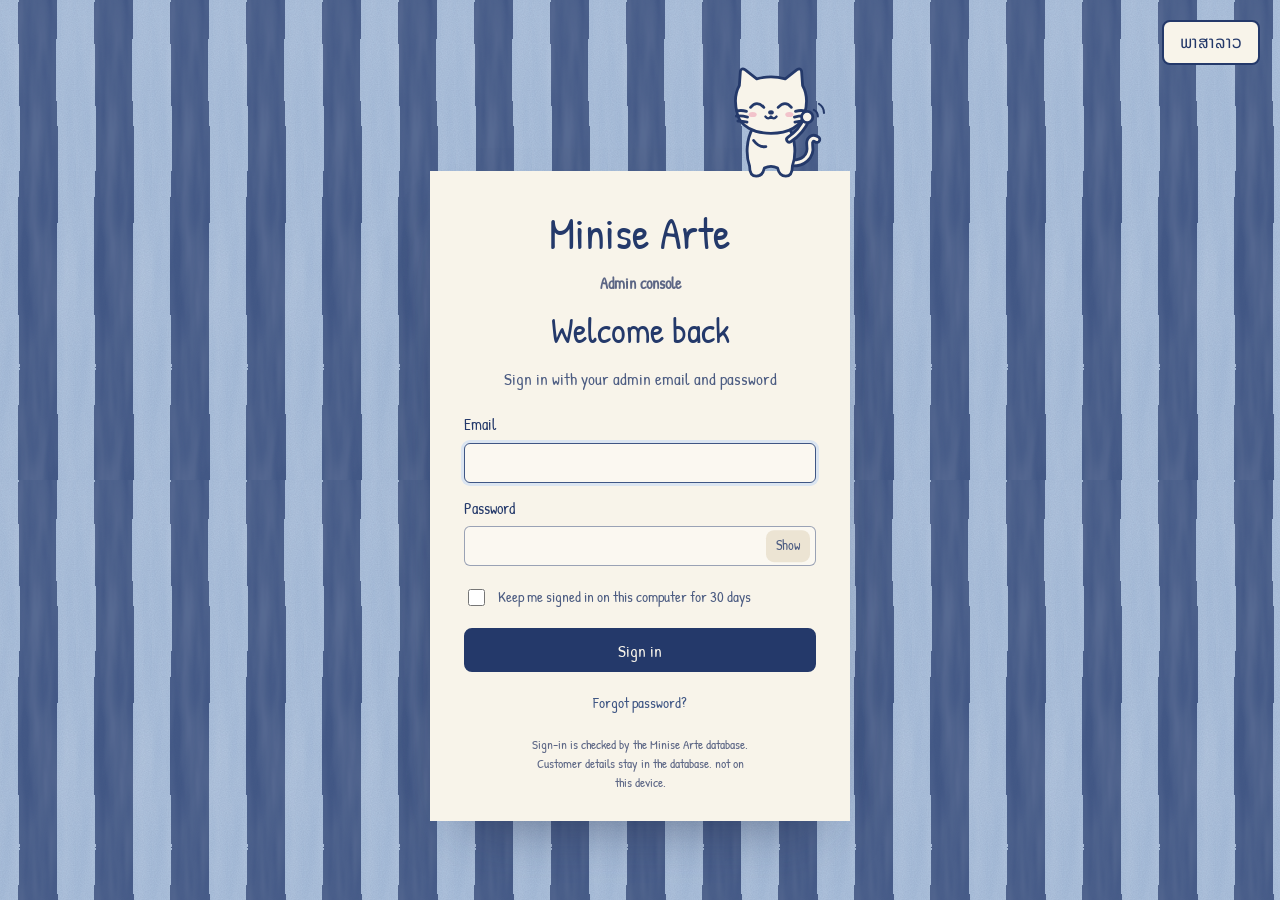
==== commit 9a6bd49f: "Add files via upload" ====
--- a/admin.html
+++ b/admin.html
@@ -5,7 +5,9 @@
 <meta name="viewport" content="width=device-width,initial-scale=1,viewport-fit=cover">
 <meta name="robots" content="noindex, nofollow">
 <title>Minise Admin</title>
-<link rel="icon" href="images/logo.png">
+<link rel="icon" href="images/favicon.svg" type="image/svg+xml">
+<link rel="icon" href="images/favicon-32.png" sizes="32x32" type="image/png">
+<link rel="apple-touch-icon" href="images/apple-touch-icon.png">
 <link rel="preconnect" href="https://fonts.googleapis.com">
 <link rel="preconnect" href="https://fonts.gstatic.com" crossorigin>
 <link rel="stylesheet" href="https://fonts.googleapis.com/css2?family=Patrick+Hand&family=Noto+Sans+Lao:wght@400;500;600&display=swap">
@@ -100,6 +102,7 @@
 <script src="js/products.js"></script>
 <script src="js/settings.js"></script>
 <script src="js/cats.js"></script>
+<script src="js/charms.js"></script>
 <script src="js/vendor/supabase.js"></script>
 <script src="js/admin.js"></script>
 </body>
--- a/css/admin.css
+++ b/css/admin.css
@@ -10,7 +10,7 @@
   --card: #f8f4ea;
   --ink: #24396a;
   --ink-2: #4c5c82;
-  --ink-3: #7a84a0;
+  --ink-3: #5c6685;
   --line: rgba(36, 57, 106, 0.24);
   --line-2: rgba(36, 57, 106, 0.12);
   --soft: #ece4d3;
@@ -23,7 +23,7 @@
   --s-making: #6a4f9a;  --s-making-bg: #ebe3f2;
   --s-ready: #2c7366;   --s-ready-bg: #dbece6;
   --s-sent: #2d6b94;    --s-sent-bg: #d9e9f2;
-  --s-done: #646a7a;    --s-done-bg: #e6e0d3;
+  --s-done: #50566a;    --s-done-bg: #e6e0d3;
   --warn: #93561a;      --warn-bg: #f4e3c6;
   --ok: #2f6b4d;        --ok-bg: #dcecdf;
   --bad: #a3382d;       --bad-bg: #f5dbd3;
@@ -540,3 +540,19 @@
   .dr-top h2 { font-size: 1.2rem; }
   .dr-head, .dr-body { padding-left: 14px; padding-right: 14px; }
 }
+/* Instagram card */
+.ig-setup { border-top: 1px dashed var(--line); padding-top: 10px; }
+.ig-setup summary { cursor: pointer; color: var(--ink); text-decoration: underline; text-underline-offset: 3px; }
+.ig-setup[open] summary { margin-bottom: 10px; }
+.ig-cap { display: grid; min-width: 0; }
+.ig-cap .link { overflow: hidden; text-overflow: ellipsis; white-space: nowrap; }
+.ig-cap small { color: var(--ink-3); font-size: 0.8rem; }
+#igCard .rows .r { gap: 10px; }
+#igCard h2 { display: flex; align-items: center; gap: 6px; }
+.tbl td small.ph-badge { display: inline-block; margin-top: 3px; padding: 0 8px; border-radius: 6px; background: var(--accent-soft); color: var(--ink); font-size: 0.82rem; }
+
+/* Make-your-own bracelets: the charms the customer picked, with the tray code to find them */
+.ch-row { display: flex; flex-wrap: wrap; gap: 8px; margin-top: 6px; }
+.ch-pic { display: grid; justify-items: center; gap: 2px; }
+.ch-pic span { display: block; width: 56px; height: 56px; border-radius: 10px; border: 2px solid var(--line, #c9cfdc); background-repeat: no-repeat; }
+.ch-pic b { font-size: 0.85rem; }
--- a/css/cats.css
+++ b/css/cats.css
@@ -87,6 +87,11 @@
 .k-finwave { transform-origin: 2% 82%; animation: kWave 1.1s ease-in-out infinite; }
 .k-sharktail { transform-origin: 0% 55%; animation: kTail 1.5s ease-in-out infinite; }
 @keyframes kFin { 0%, 100% { transform: rotate(0); } 50% { transform: rotate(8deg); } }
+/* Peni: the raised paw waves; the bracelet swings and its heart charm dangles */
+.kitty-peniWave .k-wave { transform-box: view-box; transform-origin: 134px 162px; animation: kWave 1.1s ease-in-out infinite; }
+.k-swing { transform-origin: 50% 0%; animation: kSwing 2.6s ease-in-out infinite; }
+.k-charm { transform-origin: 30% 0%; animation: kSwing 1.7s ease-in-out infinite reverse; }
+@keyframes kSwing { 0%, 100% { transform: rotate(-4deg); } 50% { transform: rotate(4deg); } }
 /* swim: bobbing in the waves */
 .k-bob { transform-origin: 50% 100%; animation: kBob 2.6s ease-in-out infinite; }
 .k-waves { animation: kWaves 2.4s linear infinite; }
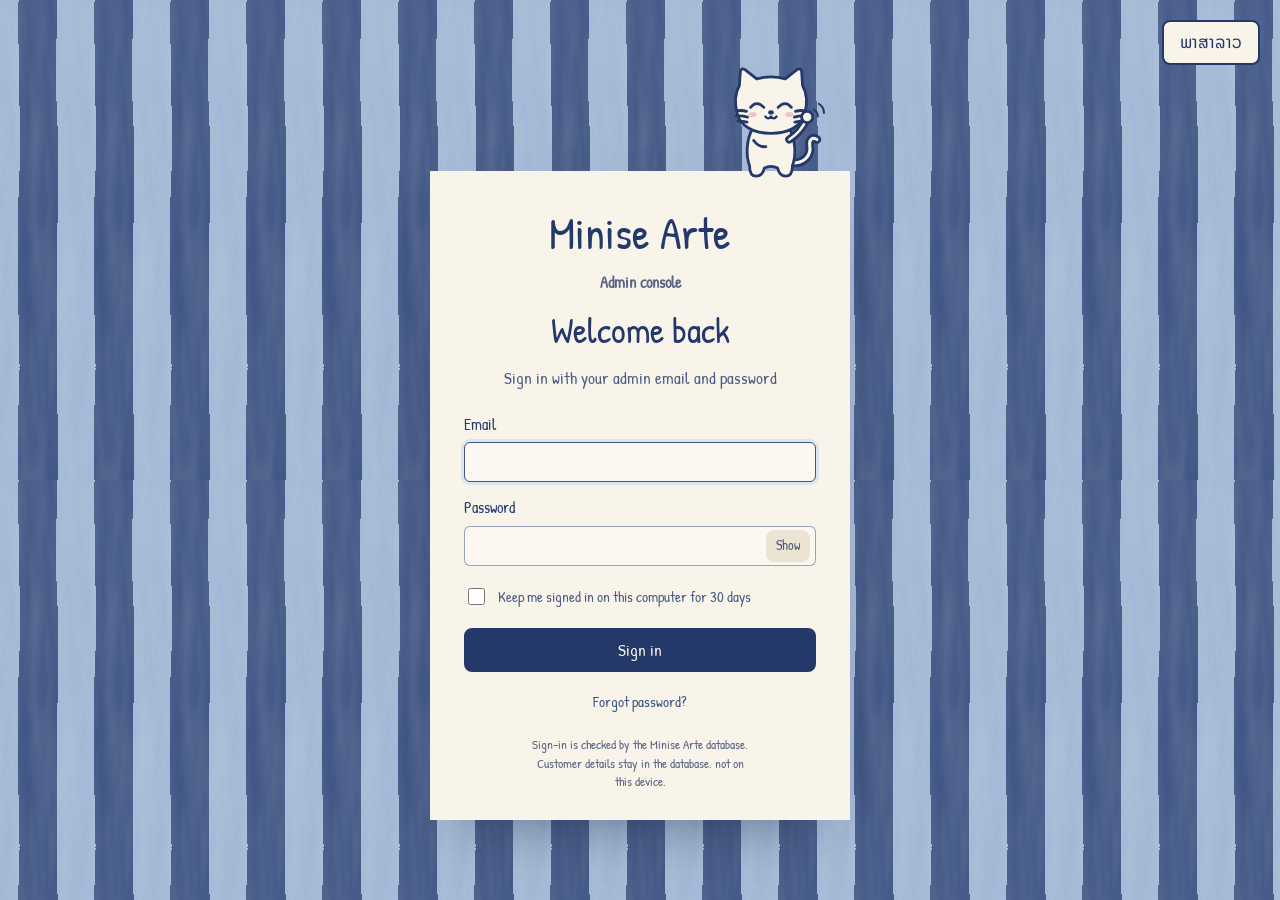
==== commit 0a67f23e: "Add files via upload" ====
--- a/admin.html
+++ b/admin.html
@@ -10,7 +10,7 @@
 <link rel="apple-touch-icon" href="images/apple-touch-icon.png">
 <link rel="preconnect" href="https://fonts.googleapis.com">
 <link rel="preconnect" href="https://fonts.gstatic.com" crossorigin>
-<link rel="stylesheet" href="https://fonts.googleapis.com/css2?family=Patrick+Hand&family=Noto+Sans+Lao:wght@400;500;600&display=swap">
+<link rel="stylesheet" href="https://fonts.googleapis.com/css2?family=Patrick+Hand&family=Noto+Sans+Lao:wght@400;500;600&family=Noto+Sans+SC:wght@400;500&display=swap">
 <link rel="stylesheet" href="css/admin.css">
 <link rel="stylesheet" href="css/cats.css">
 </head>
@@ -103,6 +103,7 @@
 <script src="js/settings.js"></script>
 <script src="js/cats.js"></script>
 <script src="js/charms.js"></script>
+<script src="js/notecard.js"></script>
 <script src="js/vendor/supabase.js"></script>
 <script src="js/admin.js"></script>
 </body>
--- a/css/admin.css
+++ b/css/admin.css
@@ -556,3 +556,11 @@
 .ch-pic { display: grid; justify-items: center; gap: 2px; }
 .ch-pic span { display: block; width: 56px; height: 56px; border-radius: 10px; border: 2px solid var(--line, #c9cfdc); background-repeat: no-repeat; }
 .ch-pic b { font-size: 0.85rem; }
+
+/* the note card from an order, ready to print */
+.nc-print { display: grid; gap: 10px; justify-items: start; }
+.nc-print-img { width: min(100%, 320px); height: auto; border-radius: 10px; border: 1px solid var(--line); box-shadow: 0 10px 24px -16px rgba(20, 30, 60, 0.5); }
+.nc-printout img { display: block; width: 100mm; height: auto; margin: 0 auto; }
+/* customer photos carry the number the order details use ("Photos: #1 #2") */
+.photo-grid a { position: relative; display: block; }
+.photo-grid .ph-n { position: absolute; left: 6px; top: 6px; padding: 0 7px; border-radius: 999px; background: rgba(20, 30, 60, 0.82); color: #fff; font-size: 0.85rem; line-height: 1.6; }
--- a/css/cats.css
+++ b/css/cats.css
@@ -2,7 +2,7 @@
    Each part moves around its own box (fill-box), so the same rules work at any size.
    Cats only move while on screen (.play is set by js/cats.js) and stay still for people who turn motion off. */
 .kitty { display: block; width: 100%; height: auto; overflow: visible; }
-.kitty-swim, .kitty-paw { overflow: hidden; }
+.kitty-swim, .kitty-paw, .kitty-peniPaw { overflow: hidden; }
 .kitty [class^="k-"], .kitty [class*=" k-"] { transform-box: fill-box; }
 .kitty:not(.play) * { animation-play-state: paused !important; }
 
@@ -92,6 +92,18 @@
 .k-swing { transform-origin: 50% 0%; animation: kSwing 2.6s ease-in-out infinite; }
 .k-charm { transform-origin: 30% 0%; animation: kSwing 1.7s ease-in-out infinite reverse; }
 @keyframes kSwing { 0%, 100% { transform: rotate(-4deg); } 50% { transform: rotate(4deg); } }
+/* more Peni: cheering arms, bunny ears that twitch, the yarn ball rolling, bunny hops */
+.kitty-peniYay .k-cheer-l { transform-box: view-box; transform-origin: 64px 164px; animation: kCheerL 0.9s ease-in-out infinite; }
+.kitty-peniYay .k-cheer-r { transform-box: view-box; transform-origin: 136px 164px; animation: kCheerR 0.9s ease-in-out infinite; }
+.kitty-peniBunny .k-wave { transform-box: view-box; transform-origin: 136px 150px; animation: kWave 1.1s ease-in-out infinite; }
+.k-ears { transform-origin: 50% 100%; animation: kEars 2.8s ease-in-out infinite; }
+.k-ears2 { animation-delay: -1.4s; }
+.k-cotton { transform-origin: center; animation: kBeat 2.4s ease-in-out infinite; }
+.k-roll { transform-origin: center; animation: kRoll 2.6s ease-in-out infinite; }
+.k-hopall { transform-origin: 50% 100%; animation: kHopAll 1.3s ease-in-out infinite; }
+@keyframes kEars { 0%, 100% { transform: rotate(0); } 40% { transform: rotate(-6deg); } 60% { transform: rotate(3deg); } }
+@keyframes kRoll { 0%, 100% { transform: translateX(0) rotate(0); } 50% { transform: translateX(-8px) rotate(-60deg); } }
+@keyframes kHopAll { 0%, 100% { transform: translateY(0) scale(1); } 15% { transform: translateY(0) scale(1.04, 0.95); } 45% { transform: translateY(-16px) scale(0.98, 1.03); } 75% { transform: translateY(0) scale(1.03, 0.96); } }
 /* swim: bobbing in the waves */
 .k-bob { transform-origin: 50% 100%; animation: kBob 2.6s ease-in-out infinite; }
 .k-waves { animation: kWaves 2.4s linear infinite; }
